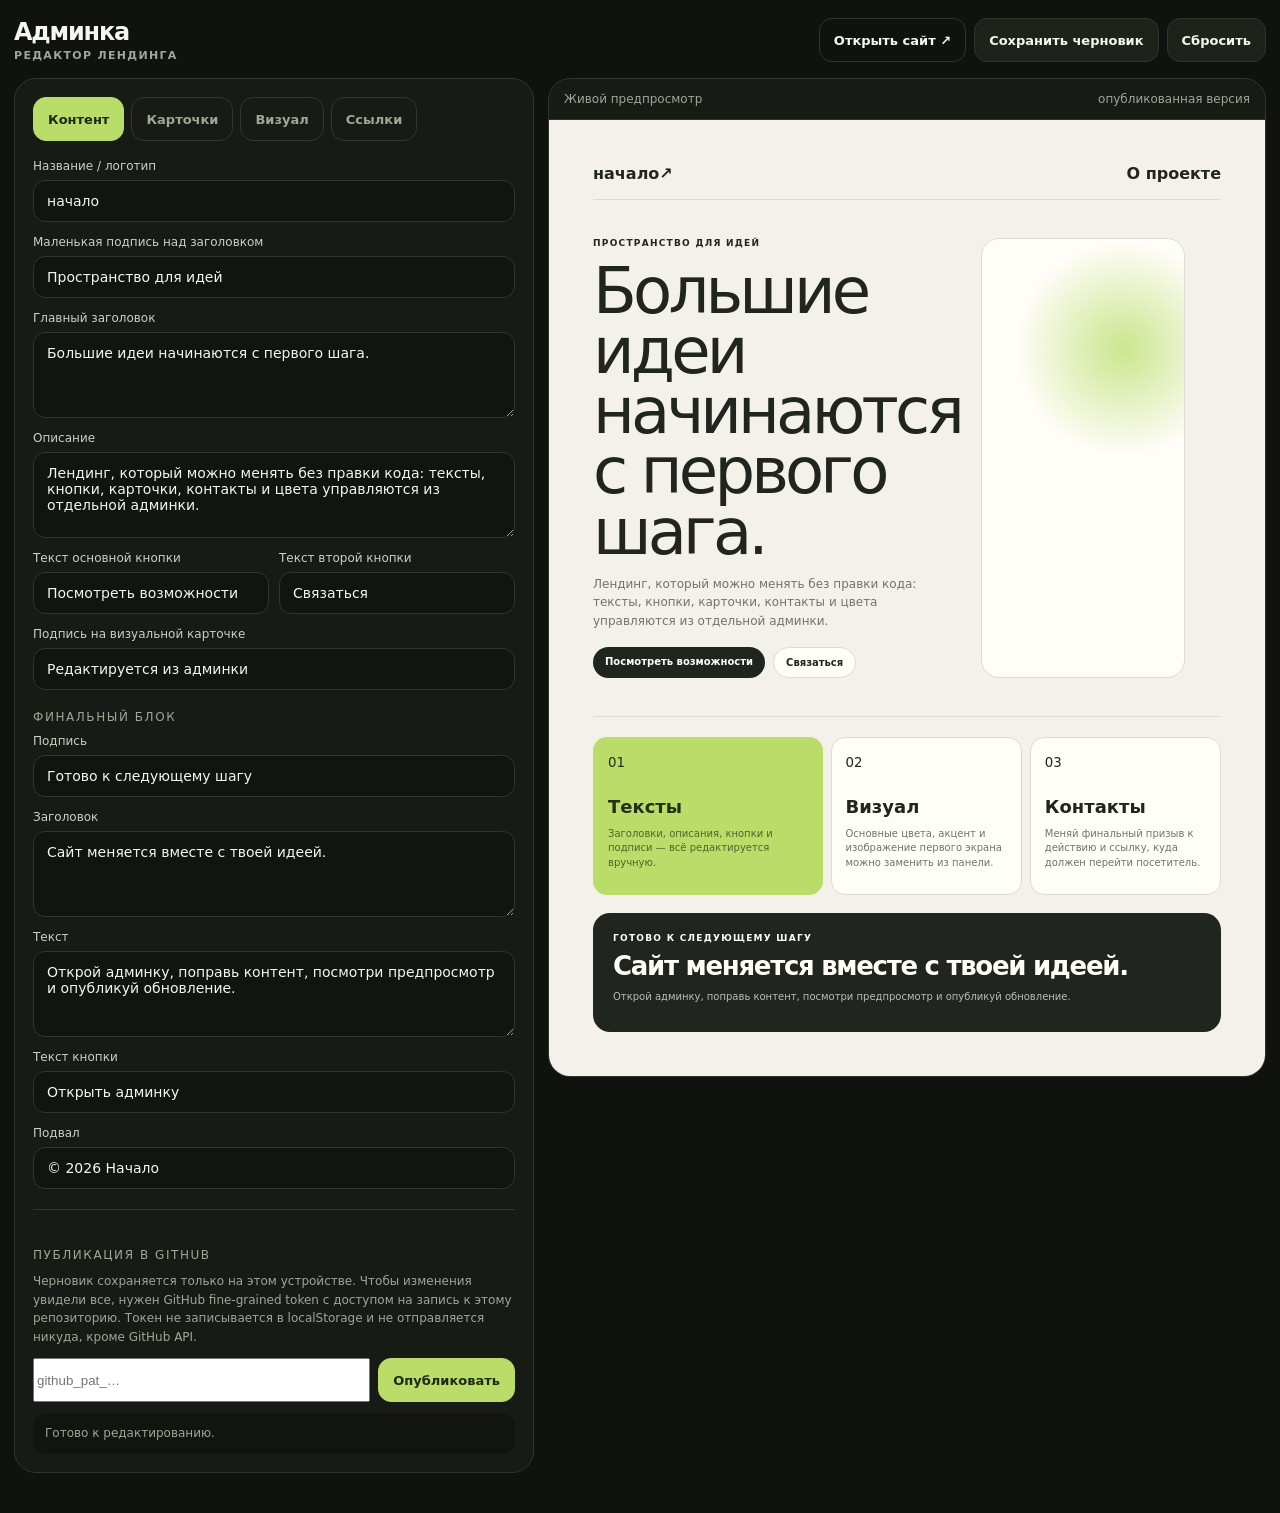
==== admin.html @ 241c6337 "Add landing admin editor" ====
<!doctype html>
<html lang="ru">
<head>
<meta charset="utf-8">
<meta name="viewport" content="width=device-width,initial-scale=1">
<meta name="theme-color" content="#171914">
<title>Админка — Начало</title>
<style>
:root{--bg:#10120f;--panel:#171a15;--panel2:#1e221b;--text:#f4f6ef;--muted:#9fa797;--line:#30362c;--accent:#b9dd68;--danger:#ff9b9b}
*{box-sizing:border-box}body{margin:0;background:var(--bg);color:var(--text);font-family:Inter,ui-sans-serif,system-ui,-apple-system,BlinkMacSystemFont,"Segoe UI",sans-serif}.shell{width:min(1420px,calc(100% - 28px));margin:auto;padding:18px 0 40px}
header{display:flex;justify-content:space-between;gap:18px;align-items:center;margin-bottom:16px}.brand{font-size:24px;font-weight:900;letter-spacing:-.05em}.brand small{display:block;color:var(--muted);font-size:11px;letter-spacing:.12em;text-transform:uppercase;margin-top:3px}.top-actions{display:flex;gap:8px;flex-wrap:wrap}
button,a.button{border:1px solid var(--line);background:var(--panel2);color:var(--text);border-radius:13px;min-height:44px;padding:0 14px;font:inherit;font-weight:720;font-size:13px;cursor:pointer;text-decoration:none;display:inline-flex;align-items:center;justify-content:center}.primary{background:var(--accent)!important;color:#202913!important;border-color:var(--accent)!important}.ghost{background:transparent!important}.danger{color:var(--danger)!important}
.layout{display:grid;grid-template-columns:minmax(360px,520px) minmax(0,1fr);gap:14px;align-items:start}.editor,.preview{border:1px solid var(--line);background:var(--panel);border-radius:22px;overflow:hidden}.editor{padding:18px}.preview{position:sticky;top:14px}.preview-head{display:flex;justify-content:space-between;align-items:center;padding:13px 15px;border-bottom:1px solid var(--line);font-size:12px;color:var(--muted)}.preview-frame{background:#f4f1ea;padding:22px;min-height:760px;color:#20251f}
.tabs{display:flex;gap:7px;flex-wrap:wrap;margin-bottom:18px}.tab{background:transparent;border-color:var(--line);color:var(--muted)}.tab.active{background:var(--accent);color:#202913;border-color:var(--accent)}
.panel{display:none}.panel.active{display:block}.section-title{font-size:12px;text-transform:uppercase;letter-spacing:.13em;color:var(--muted);margin:20px 0 10px}.field{display:grid;gap:7px;margin-bottom:13px}.field label{font-size:12px;color:#cbd1c5}.field input,.field textarea{width:100%;border:1px solid var(--line);background:#11140f;color:var(--text);border-radius:12px;padding:12px 13px;font:inherit;font-size:14px;outline:none}.field textarea{min-height:86px;resize:vertical}.field input:focus,.field textarea:focus{border-color:var(--accent)}.row{display:grid;grid-template-columns:1fr 1fr;gap:10px}.color-row{display:grid;grid-template-columns:repeat(2,1fr);gap:10px}.color-field{display:flex;align-items:center;gap:10px;border:1px solid var(--line);padding:9px 10px;border-radius:12px;background:#11140f}.color-field input{width:38px;height:38px;border:0;background:transparent;padding:0}.color-field span{font-size:12px;color:#cbd1c5}
.card-editor{border:1px solid var(--line);border-radius:15px;padding:12px;margin-bottom:10px;background:#131611}.card-editor strong{font-size:12px;color:var(--muted);display:block;margin-bottom:10px}
.publish{margin-top:20px;border-top:1px solid var(--line);padding-top:18px}.notice{font-size:12px;color:var(--muted);line-height:1.55;margin:0 0 12px}.token{display:flex;gap:8px}.token input{flex:1;min-width:0}.status{margin-top:12px;padding:11px 12px;border-radius:12px;background:#11140f;color:var(--muted);font-size:12px;line-height:1.45}.status.ok{color:#cfeaa0}.status.err{color:#ffb3b3}
.p-site{--pbg:#f4f1ea;--psurface:#fffdf8;--ptext:#20251f;--pmuted:#6f746b;--paccent:#b9dd68;--paccentText:#243016;--pline:#d9ddd3;background:var(--pbg);color:var(--ptext);border-radius:18px;padding:22px;min-height:710px;overflow:hidden}.p-nav{display:flex;justify-content:space-between;border-bottom:1px solid var(--pline);padding-bottom:16px;font-weight:850}.p-hero{display:grid;grid-template-columns:1.15fr .85fr;gap:20px;padding:38px 0}.p-eyebrow{font-size:9px;text-transform:uppercase;letter-spacing:.14em;font-weight:800}.p-title{font-size:clamp(38px,5vw,72px);line-height:.94;letter-spacing:-.06em;margin:13px 0}.p-sub{color:var(--pmuted);line-height:1.55;font-size:12px;max-width:520px}.p-buttons{display:flex;gap:8px;margin-top:16px}.p-btn{padding:9px 12px;border-radius:999px;background:var(--ptext);color:var(--psurface);font-size:10px;font-weight:750}.p-btn.alt{background:var(--psurface);color:var(--ptext);border:1px solid var(--pline)}.p-visual{min-height:240px;border-radius:18px;background:radial-gradient(circle at 70% 25%,color-mix(in srgb,var(--paccent) 75%,white),transparent 30%),var(--psurface);border:1px solid var(--pline);position:relative;overflow:hidden}.p-visual img{width:100%;height:100%;object-fit:cover;position:absolute;inset:0}.p-cards{display:grid;grid-template-columns:1.2fr 1fr 1fr;gap:8px;border-top:1px solid var(--pline);padding-top:20px}.p-card{background:var(--psurface);border:1px solid var(--pline);border-radius:14px;padding:14px;min-height:150px}.p-card:first-child{background:var(--paccent);color:var(--paccentText);border-color:transparent}.p-card h3{font-size:18px;margin:25px 0 7px}.p-card p{font-size:10px;line-height:1.45;color:var(--pmuted)}.p-card:first-child p{color:color-mix(in srgb,var(--paccentText) 70%,transparent)}.p-contact{margin-top:18px;background:var(--ptext);color:var(--psurface);border-radius:17px;padding:20px}.p-contact h3{font-size:26px;letter-spacing:-.05em;margin:8px 0}.p-contact p{font-size:10px;color:color-mix(in srgb,var(--psurface) 70%,transparent)}
@media(max-width:960px){.layout{grid-template-columns:1fr}.preview{position:static}.preview-frame{min-height:0}.p-site{min-height:0}.p-hero{grid-template-columns:1fr}.p-cards{grid-template-columns:1fr}.row,.color-row{grid-template-columns:1fr}}@media(max-width:520px){.shell{width:min(100% - 16px,1420px)}header{align-items:flex-start;flex-direction:column}.top-actions{width:100%}.top-actions>*{flex:1}.editor{padding:14px}.preview-frame{padding:10px}.token{flex-direction:column}}
</style>
</head>
<body>
<div class="shell">
<header><div class="brand">Админка<small>редактор лендинга</small></div><div class="top-actions"><a class="button ghost" href="/" target="_blank">Открыть сайт ↗</a><button id="saveDraft">Сохранить черновик</button><button id="resetPublished">Сбросить</button></div></header>
<div class="layout">
<section class="editor">
  <div class="tabs"><button class="tab active" data-tab="content">Контент</button><button class="tab" data-tab="cards">Карточки</button><button class="tab" data-tab="style">Визуал</button><button class="tab" data-tab="links">Ссылки</button></div>

  <div class="panel active" data-panel="content">
    <div class="field"><label>Название / логотип</label><input data-path="brand"></div>
    <div class="field"><label>Маленькая подпись над заголовком</label><input data-path="eyebrow"></div>
    <div class="field"><label>Главный заголовок</label><textarea data-path="title"></textarea></div>
    <div class="field"><label>Описание</label><textarea data-path="subtitle"></textarea></div>
    <div class="row"><div class="field"><label>Текст основной кнопки</label><input data-path="primaryButtonText"></div><div class="field"><label>Текст второй кнопки</label><input data-path="secondaryButtonText"></div></div>
    <div class="field"><label>Подпись на визуальной карточке</label><input data-path="heroBadge"></div>
    <div class="section-title">Финальный блок</div>
    <div class="field"><label>Подпись</label><input data-path="contactEyebrow"></div>
    <div class="field"><label>Заголовок</label><textarea data-path="contactTitle"></textarea></div>
    <div class="field"><label>Текст</label><textarea data-path="contactText"></textarea></div>
    <div class="field"><label>Текст кнопки</label><input data-path="contactButtonText"></div>
    <div class="field"><label>Подвал</label><input data-path="footerText"></div>
  </div>

  <div class="panel" data-panel="cards">
    <div class="field"><label>Заголовок секции</label><input data-path="featuresTitle"></div>
    <div class="field"><label>Подпись секции</label><input data-path="featuresSubtitle"></div>
    <div id="featureEditors"></div>
    <div class="section-title">Цифры</div>
    <div id="statEditors"></div>
  </div>

  <div class="panel" data-panel="style">
    <div class="field"><label>URL изображения первого экрана</label><input data-path="heroImage" placeholder="https://..."></div>
    <p class="notice">Если оставить поле пустым, будет абстрактная цветная композиция.</p>
    <div class="color-row" id="colors"></div>
  </div>

  <div class="panel" data-panel="links">
    <div class="field"><label>Пункт меню</label><input data-path="navLabel"></div>
    <div class="field"><label>Ссылка основной кнопки</label><input data-path="primaryButtonUrl"></div>
    <div class="field"><label>Ссылка второй кнопки</label><input data-path="secondaryButtonUrl"></div>
    <div class="field"><label>Ссылка финальной кнопки</label><input data-path="contactButtonUrl"></div>
  </div>

  <div class="publish">
    <div class="section-title">Публикация в GitHub</div>
    <p class="notice">Черновик сохраняется только на этом устройстве. Чтобы изменения увидели все, нужен GitHub fine-grained token с доступом на запись к этому репозиторию. Токен не записывается в localStorage и не отправляется никуда, кроме GitHub API.</p>
    <div class="token"><input id="token" type="password" autocomplete="off" placeholder="github_pat_…"><button class="primary" id="publish">Опубликовать</button></div>
    <div class="status" id="status">Готово к редактированию.</div>
  </div>
</section>

<section class="preview">
  <div class="preview-head"><span>Живой предпросмотр</span><span id="draftState">опубликованная версия</span></div>
  <div class="preview-frame"><div class="p-site" id="previewSite"></div></div>
</section>
</div>
</div>
<script>
const repo="vkutseva58-sketch/chatgpt-mini-landing-",branch="main",path="content.json";
const fallback={"brand":"начало","navLabel":"О проекте","eyebrow":"Пространство для идей","title":"Большие идеи начинаются с первого шага.","subtitle":"Лендинг, который можно менять без правки кода: тексты, кнопки, карточки, контакты и цвета управляются из отдельной админки.","primaryButtonText":"Посмотреть возможности","primaryButtonUrl":"#features","secondaryButtonText":"Связаться","secondaryButtonUrl":"#contact","heroBadge":"Редактируется из админки","heroImage":"","stats":[{"value":"01","label":"одна страница"},{"value":"100%","label":"ручное управление"},{"value":"∞","label":"вариантов текста"}],"featuresTitle":"Что можно менять","featuresSubtitle":"Без захода в код","features":[{"number":"01","title":"Тексты","text":"Заголовки, описания, кнопки и подписи — всё редактируется вручную."},{"number":"02","title":"Визуал","text":"Основные цвета, акцент и изображение первого экрана можно заменить из панели."},{"number":"03","title":"Контакты","text":"Меняй финальный призыв к действию и ссылку, куда должен перейти посетитель."}],"contactEyebrow":"Готово к следующему шагу","contactTitle":"Сайт меняется вместе с твоей идеей.","contactText":"Открой админку, поправь контент, посмотри предпросмотр и опубликуй обновление.","contactButtonText":"Открыть админку","contactButtonUrl":"/admin.html","footerText":"© 2026 Начало","colors":{"background":"#f4f1ea","surface":"#fffdf8","text":"#20251f","muted":"#6f746b","accent":"#b9dd68","accentText":"#243016","line":"#d9ddd3"}};
let published=structuredClone(fallback),state=structuredClone(fallback);
const $=s=>document.querySelector(s),$$=s=>[...document.querySelectorAll(s)];
const statusEl=$("#status"),draftState=$("#draftState");

function esc(v){return String(v??"").replace(/[&<>"']/g,m=>({"&":"&amp;","<":"&lt;",">":"&gt;",'"':"&quot;","'":"&#039;"}[m]))}
function getPath(obj,path){return path.split(".").reduce((a,k)=>a?.[k],obj)}
function setPath(obj,path,value){const keys=path.split(".");let cur=obj;keys.slice(0,-1).forEach(k=>cur=cur[k]);cur[keys.at(-1)]=value}
function setStatus(msg,type=""){statusEl.className="status"+(type?" "+type:"");statusEl.textContent=msg}
function markDraft(){draftState.textContent="есть несохранённые изменения"}

function bindSimple(){
  $$("[data-path]").forEach(el=>{
    el.value=getPath(state,el.dataset.path)??"";
    el.addEventListener("input",()=>{setPath(state,el.dataset.path,el.value);markDraft();renderPreview()});
  });
}
function renderFeatureEditors(){
  $("#featureEditors").innerHTML=state.features.map((f,i)=>`<div class="card-editor"><strong>Карточка ${i+1}</strong><div class="row"><div class="field"><label>Номер</label><input data-feature="${i}" data-key="number" value="${esc(f.number)}"></div><div class="field"><label>Заголовок</label><input data-feature="${i}" data-key="title" value="${esc(f.title)}"></div></div><div class="field"><label>Текст</label><textarea data-feature="${i}" data-key="text">${esc(f.text)}</textarea></div></div>`).join("");
  $$("[data-feature]").forEach(el=>el.addEventListener("input",()=>{state.features[+el.dataset.feature][el.dataset.key]=el.value;markDraft();renderPreview()}));
  $("#statEditors").innerHTML=state.stats.map((s,i)=>`<div class="row"><div class="field"><label>Значение ${i+1}</label><input data-stat="${i}" data-key="value" value="${esc(s.value)}"></div><div class="field"><label>Подпись</label><input data-stat="${i}" data-key="label" value="${esc(s.label)}"></div></div>`).join("");
  $$("[data-stat]").forEach(el=>el.addEventListener("input",()=>{state.stats[+el.dataset.stat][el.dataset.key]=el.value;markDraft();renderPreview()}));
}
function renderColors(){
  const labels={background:"Фон",surface:"Карточки",text:"Текст",muted:"Вторичный текст",accent:"Акцент",accentText:"Текст на акценте",line:"Линии"};
  $("#colors").innerHTML=Object.keys(labels).map(k=>`<label class="color-field"><input type="color" data-color="${k}" value="${state.colors[k]}"><span>${labels[k]}</span></label>`).join("");
  $$("[data-color]").forEach(el=>el.addEventListener("input",()=>{state.colors[el.dataset.color]=el.value;markDraft();renderPreview()}));
}
function hydrateForm(){
  $$("[data-path]").forEach(el=>el.value=getPath(state,el.dataset.path)??"");
  renderFeatureEditors();renderColors();renderPreview();
}
function renderPreview(){
  const c=state,col=c.colors;
  const root=$("#previewSite");
  root.style.setProperty("--pbg",col.background);root.style.setProperty("--psurface",col.surface);root.style.setProperty("--ptext",col.text);root.style.setProperty("--pmuted",col.muted);root.style.setProperty("--paccent",col.accent);root.style.setProperty("--paccentText",col.accentText);root.style.setProperty("--pline",col.line);
  const img=(c.heroImage||"").trim();
  root.innerHTML=`<div class="p-nav"><span>${esc(c.brand)}↗</span><span>${esc(c.navLabel)}</span></div><div class="p-hero"><div><div class="p-eyebrow">${esc(c.eyebrow)}</div><div class="p-title">${esc(c.title)}</div><div class="p-sub">${esc(c.subtitle)}</div><div class="p-buttons"><span class="p-btn">${esc(c.primaryButtonText)}</span><span class="p-btn alt">${esc(c.secondaryButtonText)}</span></div></div><div class="p-visual">${img?'<img src="'+esc(img)+'" alt="">':""}</div></div><div class="p-cards">${c.features.map(f=>'<div class="p-card"><small>'+esc(f.number)+'</small><h3>'+esc(f.title)+'</h3><p>'+esc(f.text)+'</p></div>').join("")}</div><div class="p-contact"><div class="p-eyebrow">${esc(c.contactEyebrow)}</div><h3>${esc(c.contactTitle)}</h3><p>${esc(c.contactText)}</p></div>`;
}
async function load(){
  try{const r=await fetch("./content.json?ts="+Date.now(),{cache:"no-store"});if(!r.ok)throw new Error();published=await r.json()}catch(e){published=structuredClone(fallback)}
  const draft=localStorage.getItem("landing-admin-draft");
  state=draft?JSON.parse(draft):structuredClone(published);
  bindSimple();hydrateForm();draftState.textContent=draft?"загружен локальный черновик":"опубликованная версия";
}
$$(".tab").forEach(btn=>btn.addEventListener("click",()=>{$$(".tab").forEach(x=>x.classList.remove("active"));$$(".panel").forEach(x=>x.classList.remove("active"));btn.classList.add("active");$('[data-panel="'+btn.dataset.tab+'"]').classList.add("active")}));
$("#saveDraft").addEventListener("click",()=>{localStorage.setItem("landing-admin-draft",JSON.stringify(state));draftState.textContent="черновик сохранён на устройстве";setStatus("Черновик сохранён локально.","ok")});
$("#resetPublished").addEventListener("click",()=>{localStorage.removeItem("landing-admin-draft");state=structuredClone(published);hydrateForm();draftState.textContent="опубликованная версия";setStatus("Возвращена опубликованная версия.")});
function toBase64Utf8(str){const bytes=new TextEncoder().encode(str);let bin="";const chunk=0x8000;for(let i=0;i<bytes.length;i+=chunk)bin+=String.fromCharCode(...bytes.subarray(i,i+chunk));return btoa(bin)}
$("#publish").addEventListener("click",async()=>{
  const token=$("#token").value.trim();if(!token){setStatus("Вставь GitHub token в поле выше. В чат его отправлять не нужно.","err");return}
  const btn=$("#publish");btn.disabled=true;setStatus("Публикую в GitHub…");
  try{
    const api="https://api.github.com/repos/"+repo+"/contents/"+path;
    const headers={Accept:"application/vnd.github+json",Authorization:"Bearer "+token,"X-GitHub-Api-Version":"2022-11-28"};
    const get=await fetch(api+"?ref="+encodeURIComponent(branch),{headers});if(!get.ok)throw new Error("GitHub GET: "+get.status);
    const current=await get.json();
    const body={message:"Update landing content from admin",content:toBase64Utf8(JSON.stringify(state,null,2)+"\n"),sha:current.sha,branch};
    const put=await fetch(api,{method:"PUT",headers:{...headers,"Content-Type":"application/json"},body:JSON.stringify(body)});
    const result=await put.json();if(!put.ok)throw new Error(result.message||("GitHub PUT: "+put.status));
    published=structuredClone(state);localStorage.removeItem("landing-admin-draft");draftState.textContent="опубликовано";setStatus("Готово. Commit "+result.commit.sha.slice(0,7)+". Vercel должен автоматически обновить сайт.","ok");
  }catch(e){setStatus("Не получилось опубликовать: "+e.message,"err")}finally{btn.disabled=false}
});
load();
</script>
</body>
</html>
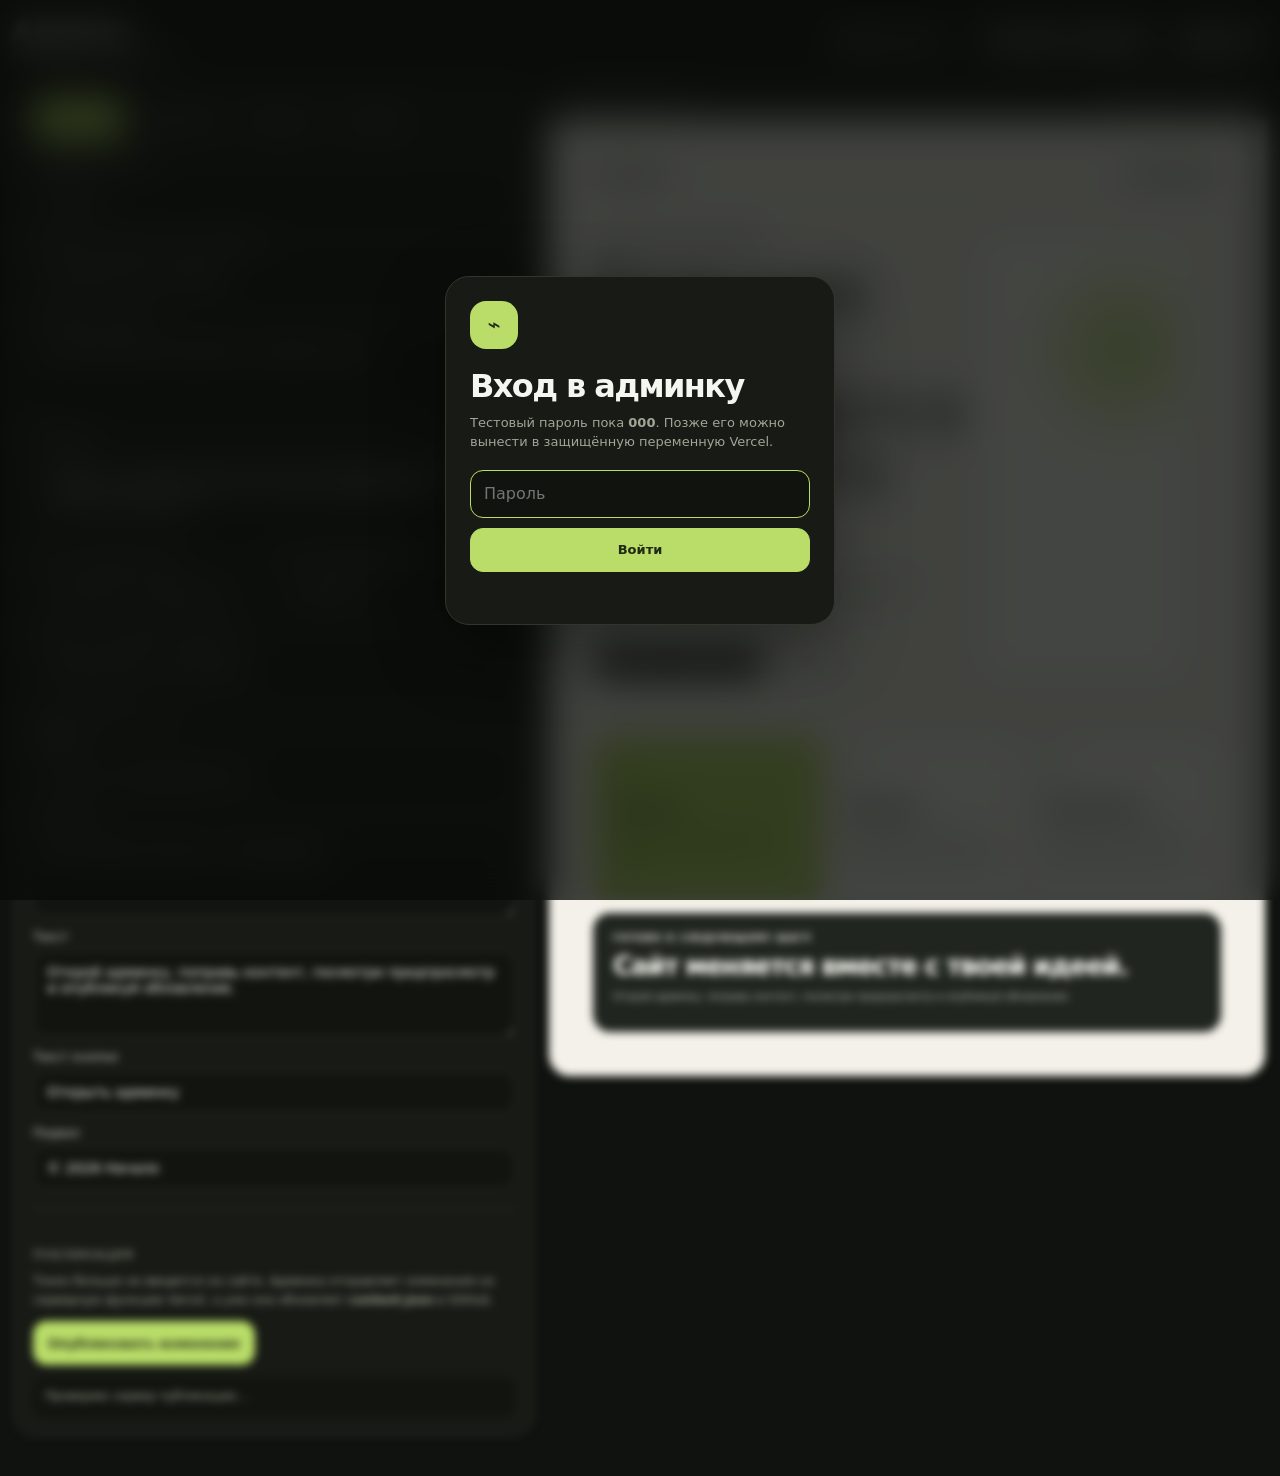
==== commit 53b147b4: "Use password-protected server-side publishing" ====
--- a/admin.html
+++ b/admin.html
@@ -16,10 +16,21 @@
 .card-editor{border:1px solid var(--line);border-radius:15px;padding:12px;margin-bottom:10px;background:#131611}.card-editor strong{font-size:12px;color:var(--muted);display:block;margin-bottom:10px}
 .publish{margin-top:20px;border-top:1px solid var(--line);padding-top:18px}.notice{font-size:12px;color:var(--muted);line-height:1.55;margin:0 0 12px}.token{display:flex;gap:8px}.token input{flex:1;min-width:0}.status{margin-top:12px;padding:11px 12px;border-radius:12px;background:#11140f;color:var(--muted);font-size:12px;line-height:1.45}.status.ok{color:#cfeaa0}.status.err{color:#ffb3b3}
 .p-site{--pbg:#f4f1ea;--psurface:#fffdf8;--ptext:#20251f;--pmuted:#6f746b;--paccent:#b9dd68;--paccentText:#243016;--pline:#d9ddd3;background:var(--pbg);color:var(--ptext);border-radius:18px;padding:22px;min-height:710px;overflow:hidden}.p-nav{display:flex;justify-content:space-between;border-bottom:1px solid var(--pline);padding-bottom:16px;font-weight:850}.p-hero{display:grid;grid-template-columns:1.15fr .85fr;gap:20px;padding:38px 0}.p-eyebrow{font-size:9px;text-transform:uppercase;letter-spacing:.14em;font-weight:800}.p-title{font-size:clamp(38px,5vw,72px);line-height:.94;letter-spacing:-.06em;margin:13px 0}.p-sub{color:var(--pmuted);line-height:1.55;font-size:12px;max-width:520px}.p-buttons{display:flex;gap:8px;margin-top:16px}.p-btn{padding:9px 12px;border-radius:999px;background:var(--ptext);color:var(--psurface);font-size:10px;font-weight:750}.p-btn.alt{background:var(--psurface);color:var(--ptext);border:1px solid var(--pline)}.p-visual{min-height:240px;border-radius:18px;background:radial-gradient(circle at 70% 25%,color-mix(in srgb,var(--paccent) 75%,white),transparent 30%),var(--psurface);border:1px solid var(--pline);position:relative;overflow:hidden}.p-visual img{width:100%;height:100%;object-fit:cover;position:absolute;inset:0}.p-cards{display:grid;grid-template-columns:1.2fr 1fr 1fr;gap:8px;border-top:1px solid var(--pline);padding-top:20px}.p-card{background:var(--psurface);border:1px solid var(--pline);border-radius:14px;padding:14px;min-height:150px}.p-card:first-child{background:var(--paccent);color:var(--paccentText);border-color:transparent}.p-card h3{font-size:18px;margin:25px 0 7px}.p-card p{font-size:10px;line-height:1.45;color:var(--pmuted)}.p-card:first-child p{color:color-mix(in srgb,var(--paccentText) 70%,transparent)}.p-contact{margin-top:18px;background:var(--ptext);color:var(--psurface);border-radius:17px;padding:20px}.p-contact h3{font-size:26px;letter-spacing:-.05em;margin:8px 0}.p-contact p{font-size:10px;color:color-mix(in srgb,var(--psurface) 70%,transparent)}
+.login-gate{position:fixed;inset:0;z-index:999;display:grid;place-items:center;padding:20px;background:rgba(9,11,8,.76);backdrop-filter:blur(18px)}.login-gate.hidden{display:none}.login-card{width:min(390px,100%);border:1px solid var(--line);background:#171a15;border-radius:24px;padding:24px;box-shadow:0 24px 70px rgba(0,0,0,.34)}.login-card .lock{width:48px;height:48px;border-radius:16px;display:grid;place-items:center;background:var(--accent);color:#202913;font-size:22px;margin-bottom:18px}.login-card h1{font-size:32px;letter-spacing:-.05em;margin:0 0 8px}.login-card p{color:var(--muted);font-size:13px;line-height:1.5;margin:0 0 18px}.login-card input{width:100%;min-height:48px;border:1px solid var(--line);background:#10130e;color:var(--text);border-radius:13px;padding:0 13px;font:inherit;font-size:16px;outline:none}.login-card input:focus{border-color:var(--accent)}.login-actions{display:flex;gap:8px;margin-top:10px}.login-actions button{flex:1}.login-error{min-height:18px;margin-top:10px;font-size:12px;color:var(--danger)}.admin-locked .shell{filter:blur(4px);pointer-events:none;user-select:none}
 @media(max-width:960px){.layout{grid-template-columns:1fr}.preview{position:static}.preview-frame{min-height:0}.p-site{min-height:0}.p-hero{grid-template-columns:1fr}.p-cards{grid-template-columns:1fr}.row,.color-row{grid-template-columns:1fr}}@media(max-width:520px){.shell{width:min(100% - 16px,1420px)}header{align-items:flex-start;flex-direction:column}.top-actions{width:100%}.top-actions>*{flex:1}.editor{padding:14px}.preview-frame{padding:10px}.token{flex-direction:column}}
 </style>
 </head>
-<body>
+<body class="admin-locked">
+<div class="login-gate" id="loginGate">
+  <form class="login-card" id="loginForm">
+    <div class="lock">⌁</div>
+    <h1>Вход в админку</h1>
+    <p>Тестовый пароль пока <b>000</b>. Позже его можно вынести в защищённую переменную Vercel.</p>
+    <input id="adminPassword" type="password" inputmode="numeric" autocomplete="current-password" placeholder="Пароль" aria-label="Пароль">
+    <div class="login-actions"><button class="primary" type="submit">Войти</button></div>
+    <div class="login-error" id="loginError"></div>
+  </form>
+</div>
 <div class="shell">
 <header><div class="brand">Админка<small>редактор лендинга</small></div><div class="top-actions"><a class="button ghost" href="/" target="_blank">Открыть сайт ↗</a><button id="saveDraft">Сохранить черновик</button><button id="resetPublished">Сбросить</button></div></header>
 <div class="layout">
@@ -63,10 +74,10 @@
   </div>
 
   <div class="publish">
-    <div class="section-title">Публикация в GitHub</div>
-    <p class="notice">Черновик сохраняется только на этом устройстве. Чтобы изменения увидели все, нужен GitHub fine-grained token с доступом на запись к этому репозиторию. Токен не записывается в localStorage и не отправляется никуда, кроме GitHub API.</p>
-    <div class="token"><input id="token" type="password" autocomplete="off" placeholder="github_pat_…"><button class="primary" id="publish">Опубликовать</button></div>
-    <div class="status" id="status">Готово к редактированию.</div>
+    <div class="section-title">Публикация</div>
+    <p class="notice">Токен больше не вводится на сайте. Админка отправляет изменения на серверную функцию Vercel, а уже она обновляет <b>content.json</b> в GitHub.</p>
+    <button class="primary" id="publish">Опубликовать изменения</button>
+    <div class="status" id="status">Проверяю сервер публикации…</div>
   </div>
 </section>
 
@@ -77,7 +88,7 @@
 </div>
 </div>
 <script>
-const repo="vkutseva58-sketch/chatgpt-mini-landing-",branch="main",path="content.json";
+const TEST_PASSWORD="000"; let currentPassword="";
 const fallback={"brand":"начало","navLabel":"О проекте","eyebrow":"Пространство для идей","title":"Большие идеи начинаются с первого шага.","subtitle":"Лендинг, который можно менять без правки кода: тексты, кнопки, карточки, контакты и цвета управляются из отдельной админки.","primaryButtonText":"Посмотреть возможности","primaryButtonUrl":"#features","secondaryButtonText":"Связаться","secondaryButtonUrl":"#contact","heroBadge":"Редактируется из админки","heroImage":"","stats":[{"value":"01","label":"одна страница"},{"value":"100%","label":"ручное управление"},{"value":"∞","label":"вариантов текста"}],"featuresTitle":"Что можно менять","featuresSubtitle":"Без захода в код","features":[{"number":"01","title":"Тексты","text":"Заголовки, описания, кнопки и подписи — всё редактируется вручную."},{"number":"02","title":"Визуал","text":"Основные цвета, акцент и изображение первого экрана можно заменить из панели."},{"number":"03","title":"Контакты","text":"Меняй финальный призыв к действию и ссылку, куда должен перейти посетитель."}],"contactEyebrow":"Готово к следующему шагу","contactTitle":"Сайт меняется вместе с твоей идеей.","contactText":"Открой админку, поправь контент, посмотри предпросмотр и опубликуй обновление.","contactButtonText":"Открыть админку","contactButtonUrl":"/admin.html","footerText":"© 2026 Начало","colors":{"background":"#f4f1ea","surface":"#fffdf8","text":"#20251f","muted":"#6f746b","accent":"#b9dd68","accentText":"#243016","line":"#d9ddd3"}};
 let published=structuredClone(fallback),state=structuredClone(fallback);
 const $=s=>document.querySelector(s),$$=s=>[...document.querySelectorAll(s)];
@@ -126,21 +137,65 @@
 $$(".tab").forEach(btn=>btn.addEventListener("click",()=>{$$(".tab").forEach(x=>x.classList.remove("active"));$$(".panel").forEach(x=>x.classList.remove("active"));btn.classList.add("active");$('[data-panel="'+btn.dataset.tab+'"]').classList.add("active")}));
 $("#saveDraft").addEventListener("click",()=>{localStorage.setItem("landing-admin-draft",JSON.stringify(state));draftState.textContent="черновик сохранён на устройстве";setStatus("Черновик сохранён локально.","ok")});
 $("#resetPublished").addEventListener("click",()=>{localStorage.removeItem("landing-admin-draft");state=structuredClone(published);hydrateForm();draftState.textContent="опубликованная версия";setStatus("Возвращена опубликованная версия.")});
-function toBase64Utf8(str){const bytes=new TextEncoder().encode(str);let bin="";const chunk=0x8000;for(let i=0;i<bytes.length;i+=chunk)bin+=String.fromCharCode(...bytes.subarray(i,i+chunk));return btoa(bin)}
+async function checkPublisher(){
+  try{
+    const r=await fetch("/api/publish",{cache:"no-store"});
+    const info=await r.json();
+    if(info.configured){
+      setStatus("Сервер публикации готов. Можно менять контент и нажимать «Опубликовать».","ok");
+    }else{
+      setStatus("Админка готова, но на Vercel нужно один раз добавить секрет GITHUB_TOKEN.","err");
+    }
+  }catch(e){
+    setStatus("Сервер публикации пока недоступен: "+e.message,"err");
+  }
+}
+
 $("#publish").addEventListener("click",async()=>{
-  const token=$("#token").value.trim();if(!token){setStatus("Вставь GitHub token в поле выше. В чат его отправлять не нужно.","err");return}
-  const btn=$("#publish");btn.disabled=true;setStatus("Публикую в GitHub…");
+  if(!currentPassword){setStatus("Сначала войди в админку.","err");return}
+  const btn=$("#publish");btn.disabled=true;setStatus("Публикую изменения…");
   try{
-    const api="https://api.github.com/repos/"+repo+"/contents/"+path;
-    const headers={Accept:"application/vnd.github+json",Authorization:"Bearer "+token,"X-GitHub-Api-Version":"2022-11-28"};
-    const get=await fetch(api+"?ref="+encodeURIComponent(branch),{headers});if(!get.ok)throw new Error("GitHub GET: "+get.status);
-    const current=await get.json();
-    const body={message:"Update landing content from admin",content:toBase64Utf8(JSON.stringify(state,null,2)+"\n"),sha:current.sha,branch};
-    const put=await fetch(api,{method:"PUT",headers:{...headers,"Content-Type":"application/json"},body:JSON.stringify(body)});
-    const result=await put.json();if(!put.ok)throw new Error(result.message||("GitHub PUT: "+put.status));
-    published=structuredClone(state);localStorage.removeItem("landing-admin-draft");draftState.textContent="опубликовано";setStatus("Готово. Commit "+result.commit.sha.slice(0,7)+". Vercel должен автоматически обновить сайт.","ok");
-  }catch(e){setStatus("Не получилось опубликовать: "+e.message,"err")}finally{btn.disabled=false}
+    const r=await fetch("/api/publish",{
+      method:"POST",
+      headers:{"Content-Type":"application/json"},
+      body:JSON.stringify({password:currentPassword,content:state})
+    });
+    const result=await r.json();
+    if(!r.ok)throw new Error(result.error||("Ошибка "+r.status));
+    published=structuredClone(state);
+    localStorage.removeItem("landing-admin-draft");
+    draftState.textContent="опубликовано";
+    setStatus("Готово. Commit "+(result.commit?result.commit.slice(0,7):"создан")+". Vercel автоматически обновит лендинг.","ok");
+  }catch(e){
+    setStatus("Не получилось опубликовать: "+e.message,"err");
+  }finally{btn.disabled=false}
 });
+
+const loginGate=$("#loginGate"),loginForm=$("#loginForm"),adminPassword=$("#adminPassword"),loginError=$("#loginError");
+loginForm.addEventListener("submit",e=>{
+  e.preventDefault();
+  const value=adminPassword.value.trim();
+  if(value!==TEST_PASSWORD){
+    loginError.textContent="Неверный пароль";
+    adminPassword.select();
+    return;
+  }
+  currentPassword=value;
+  loginError.textContent="";
+  loginGate.classList.add("hidden");
+  document.body.classList.remove("admin-locked");
+  sessionStorage.setItem("landing-admin-unlocked","1");
+  checkPublisher();
+});
+if(sessionStorage.getItem("landing-admin-unlocked")==="1"){
+  currentPassword=TEST_PASSWORD;
+  loginGate.classList.add("hidden");
+  document.body.classList.remove("admin-locked");
+  checkPublisher();
+}else{
+  setTimeout(()=>adminPassword.focus(),80);
+}
+
 load();
 </script>
 </body>
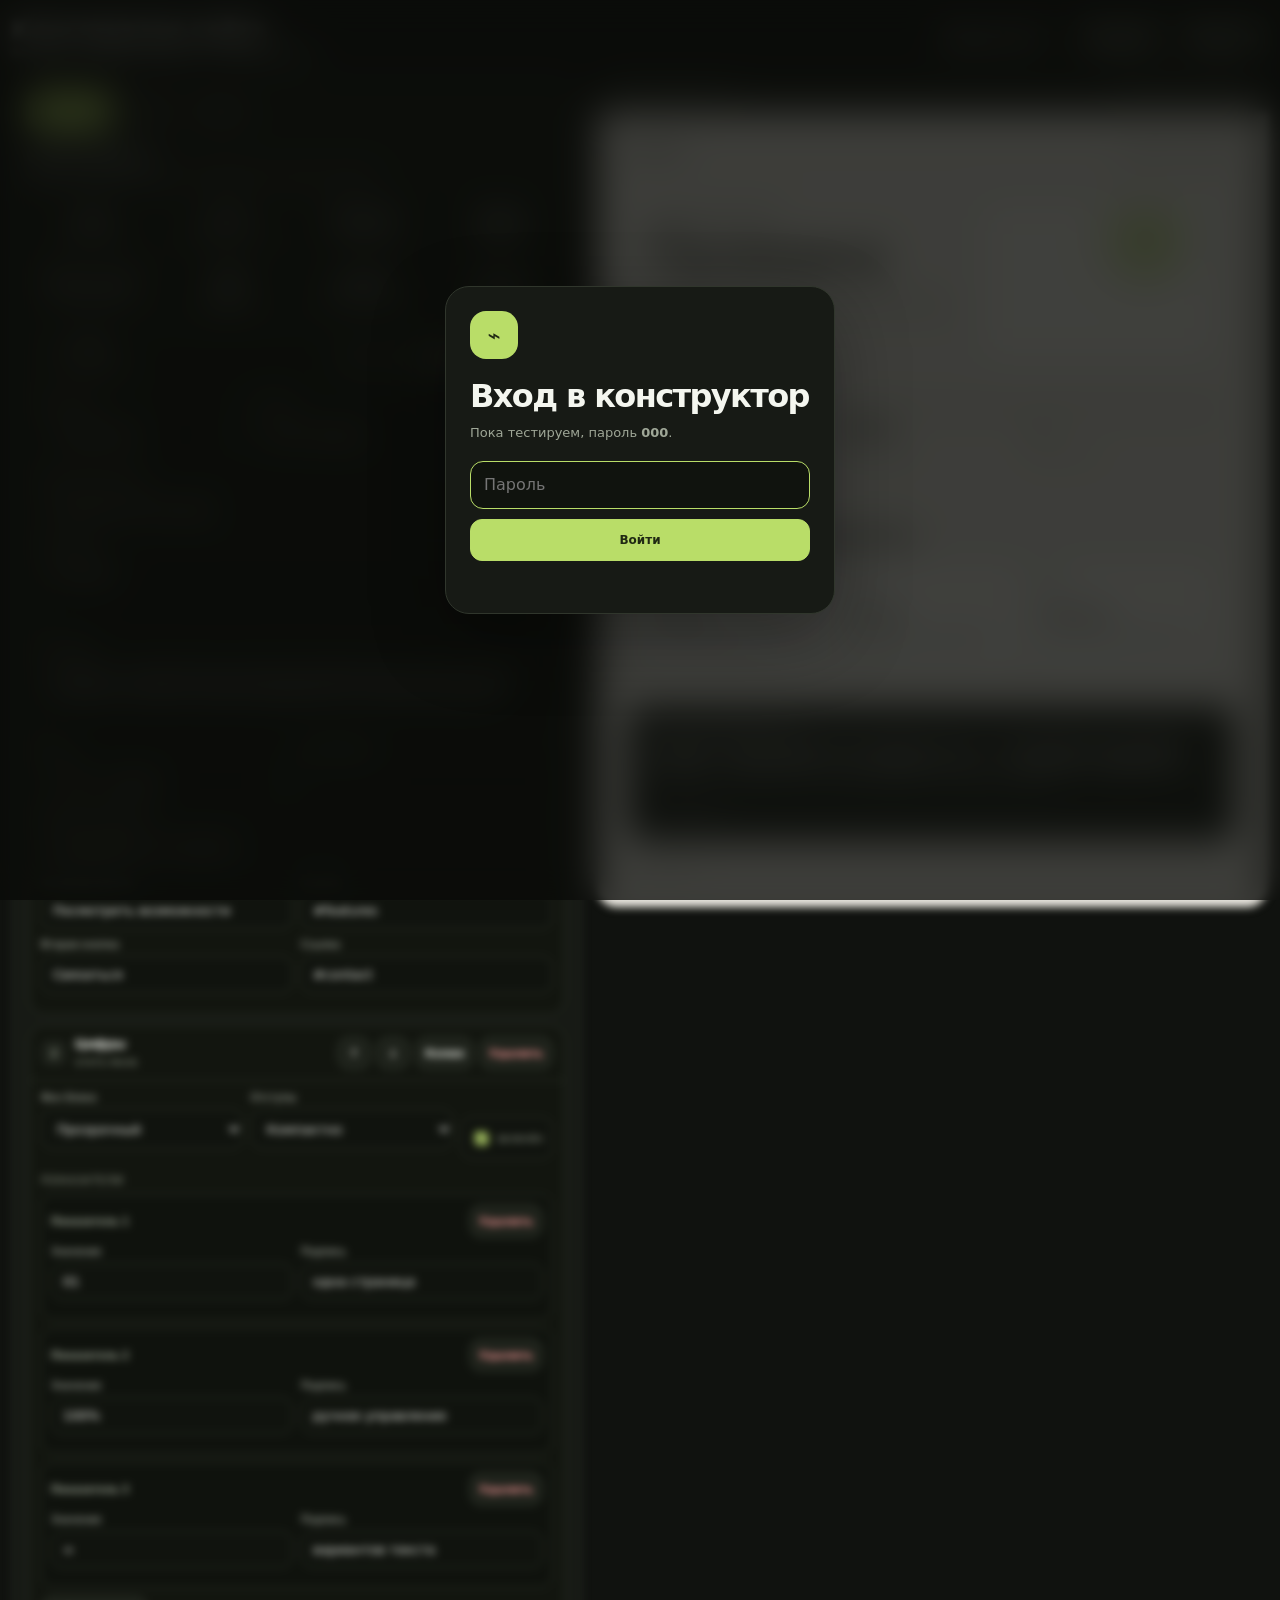
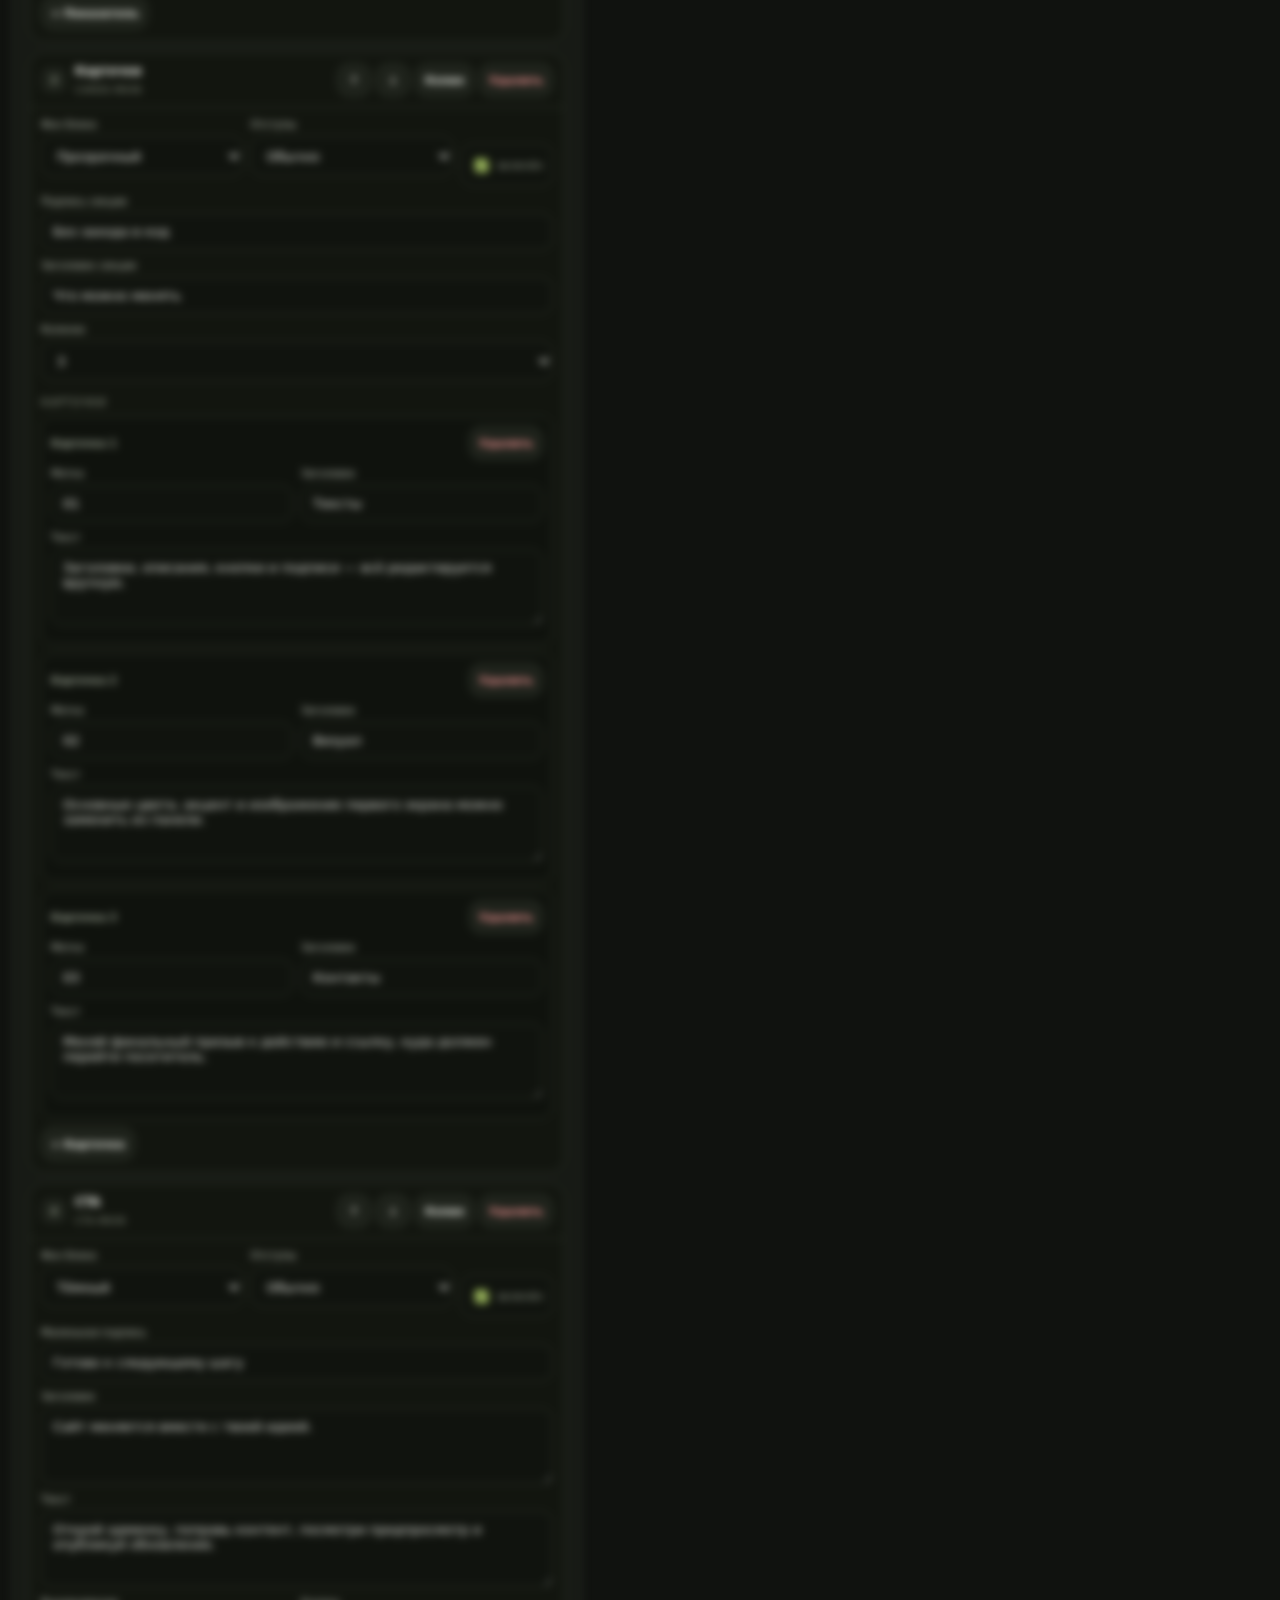
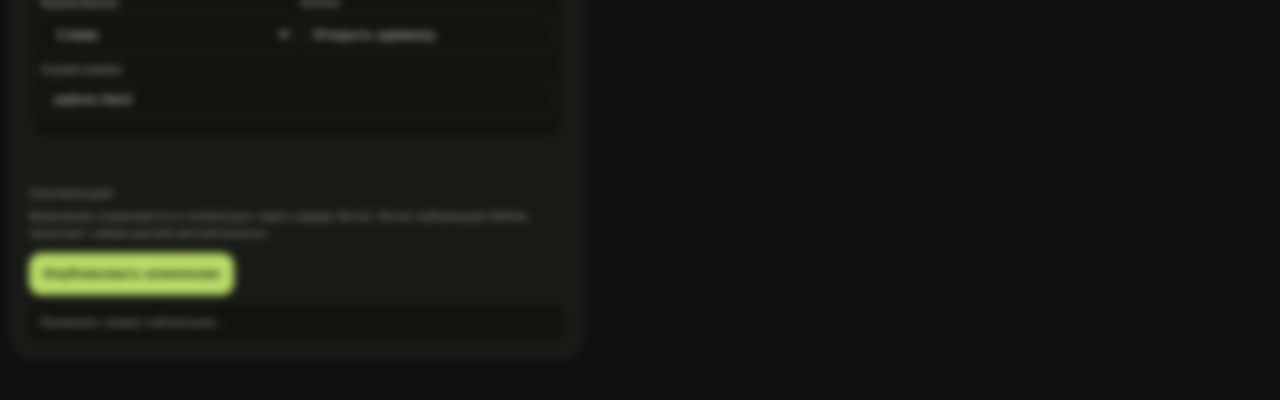
==== commit 6060107a: "Turn admin into modular landing page builder" ====
--- a/admin.html
+++ b/admin.html
@@ -3,79 +3,92 @@
 <head>
 <meta charset="utf-8">
 <meta name="viewport" content="width=device-width,initial-scale=1">
-<meta name="theme-color" content="#171914">
-<title>Админка — Начало</title>
+<meta name="theme-color" content="#11130f">
+<title>Конструктор сайта</title>
 <style>
 :root{--bg:#10120f;--panel:#171a15;--panel2:#1e221b;--text:#f4f6ef;--muted:#9fa797;--line:#30362c;--accent:#b9dd68;--danger:#ff9b9b}
-*{box-sizing:border-box}body{margin:0;background:var(--bg);color:var(--text);font-family:Inter,ui-sans-serif,system-ui,-apple-system,BlinkMacSystemFont,"Segoe UI",sans-serif}.shell{width:min(1420px,calc(100% - 28px));margin:auto;padding:18px 0 40px}
-header{display:flex;justify-content:space-between;gap:18px;align-items:center;margin-bottom:16px}.brand{font-size:24px;font-weight:900;letter-spacing:-.05em}.brand small{display:block;color:var(--muted);font-size:11px;letter-spacing:.12em;text-transform:uppercase;margin-top:3px}.top-actions{display:flex;gap:8px;flex-wrap:wrap}
-button,a.button{border:1px solid var(--line);background:var(--panel2);color:var(--text);border-radius:13px;min-height:44px;padding:0 14px;font:inherit;font-weight:720;font-size:13px;cursor:pointer;text-decoration:none;display:inline-flex;align-items:center;justify-content:center}.primary{background:var(--accent)!important;color:#202913!important;border-color:var(--accent)!important}.ghost{background:transparent!important}.danger{color:var(--danger)!important}
-.layout{display:grid;grid-template-columns:minmax(360px,520px) minmax(0,1fr);gap:14px;align-items:start}.editor,.preview{border:1px solid var(--line);background:var(--panel);border-radius:22px;overflow:hidden}.editor{padding:18px}.preview{position:sticky;top:14px}.preview-head{display:flex;justify-content:space-between;align-items:center;padding:13px 15px;border-bottom:1px solid var(--line);font-size:12px;color:var(--muted)}.preview-frame{background:#f4f1ea;padding:22px;min-height:760px;color:#20251f}
-.tabs{display:flex;gap:7px;flex-wrap:wrap;margin-bottom:18px}.tab{background:transparent;border-color:var(--line);color:var(--muted)}.tab.active{background:var(--accent);color:#202913;border-color:var(--accent)}
-.panel{display:none}.panel.active{display:block}.section-title{font-size:12px;text-transform:uppercase;letter-spacing:.13em;color:var(--muted);margin:20px 0 10px}.field{display:grid;gap:7px;margin-bottom:13px}.field label{font-size:12px;color:#cbd1c5}.field input,.field textarea{width:100%;border:1px solid var(--line);background:#11140f;color:var(--text);border-radius:12px;padding:12px 13px;font:inherit;font-size:14px;outline:none}.field textarea{min-height:86px;resize:vertical}.field input:focus,.field textarea:focus{border-color:var(--accent)}.row{display:grid;grid-template-columns:1fr 1fr;gap:10px}.color-row{display:grid;grid-template-columns:repeat(2,1fr);gap:10px}.color-field{display:flex;align-items:center;gap:10px;border:1px solid var(--line);padding:9px 10px;border-radius:12px;background:#11140f}.color-field input{width:38px;height:38px;border:0;background:transparent;padding:0}.color-field span{font-size:12px;color:#cbd1c5}
-.card-editor{border:1px solid var(--line);border-radius:15px;padding:12px;margin-bottom:10px;background:#131611}.card-editor strong{font-size:12px;color:var(--muted);display:block;margin-bottom:10px}
-.publish{margin-top:20px;border-top:1px solid var(--line);padding-top:18px}.notice{font-size:12px;color:var(--muted);line-height:1.55;margin:0 0 12px}.token{display:flex;gap:8px}.token input{flex:1;min-width:0}.status{margin-top:12px;padding:11px 12px;border-radius:12px;background:#11140f;color:var(--muted);font-size:12px;line-height:1.45}.status.ok{color:#cfeaa0}.status.err{color:#ffb3b3}
-.p-site{--pbg:#f4f1ea;--psurface:#fffdf8;--ptext:#20251f;--pmuted:#6f746b;--paccent:#b9dd68;--paccentText:#243016;--pline:#d9ddd3;background:var(--pbg);color:var(--ptext);border-radius:18px;padding:22px;min-height:710px;overflow:hidden}.p-nav{display:flex;justify-content:space-between;border-bottom:1px solid var(--pline);padding-bottom:16px;font-weight:850}.p-hero{display:grid;grid-template-columns:1.15fr .85fr;gap:20px;padding:38px 0}.p-eyebrow{font-size:9px;text-transform:uppercase;letter-spacing:.14em;font-weight:800}.p-title{font-size:clamp(38px,5vw,72px);line-height:.94;letter-spacing:-.06em;margin:13px 0}.p-sub{color:var(--pmuted);line-height:1.55;font-size:12px;max-width:520px}.p-buttons{display:flex;gap:8px;margin-top:16px}.p-btn{padding:9px 12px;border-radius:999px;background:var(--ptext);color:var(--psurface);font-size:10px;font-weight:750}.p-btn.alt{background:var(--psurface);color:var(--ptext);border:1px solid var(--pline)}.p-visual{min-height:240px;border-radius:18px;background:radial-gradient(circle at 70% 25%,color-mix(in srgb,var(--paccent) 75%,white),transparent 30%),var(--psurface);border:1px solid var(--pline);position:relative;overflow:hidden}.p-visual img{width:100%;height:100%;object-fit:cover;position:absolute;inset:0}.p-cards{display:grid;grid-template-columns:1.2fr 1fr 1fr;gap:8px;border-top:1px solid var(--pline);padding-top:20px}.p-card{background:var(--psurface);border:1px solid var(--pline);border-radius:14px;padding:14px;min-height:150px}.p-card:first-child{background:var(--paccent);color:var(--paccentText);border-color:transparent}.p-card h3{font-size:18px;margin:25px 0 7px}.p-card p{font-size:10px;line-height:1.45;color:var(--pmuted)}.p-card:first-child p{color:color-mix(in srgb,var(--paccentText) 70%,transparent)}.p-contact{margin-top:18px;background:var(--ptext);color:var(--psurface);border-radius:17px;padding:20px}.p-contact h3{font-size:26px;letter-spacing:-.05em;margin:8px 0}.p-contact p{font-size:10px;color:color-mix(in srgb,var(--psurface) 70%,transparent)}
-.login-gate{position:fixed;inset:0;z-index:999;display:grid;place-items:center;padding:20px;background:rgba(9,11,8,.76);backdrop-filter:blur(18px)}.login-gate.hidden{display:none}.login-card{width:min(390px,100%);border:1px solid var(--line);background:#171a15;border-radius:24px;padding:24px;box-shadow:0 24px 70px rgba(0,0,0,.34)}.login-card .lock{width:48px;height:48px;border-radius:16px;display:grid;place-items:center;background:var(--accent);color:#202913;font-size:22px;margin-bottom:18px}.login-card h1{font-size:32px;letter-spacing:-.05em;margin:0 0 8px}.login-card p{color:var(--muted);font-size:13px;line-height:1.5;margin:0 0 18px}.login-card input{width:100%;min-height:48px;border:1px solid var(--line);background:#10130e;color:var(--text);border-radius:13px;padding:0 13px;font:inherit;font-size:16px;outline:none}.login-card input:focus{border-color:var(--accent)}.login-actions{display:flex;gap:8px;margin-top:10px}.login-actions button{flex:1}.login-error{min-height:18px;margin-top:10px;font-size:12px;color:var(--danger)}.admin-locked .shell{filter:blur(4px);pointer-events:none;user-select:none}
-@media(max-width:960px){.layout{grid-template-columns:1fr}.preview{position:static}.preview-frame{min-height:0}.p-site{min-height:0}.p-hero{grid-template-columns:1fr}.p-cards{grid-template-columns:1fr}.row,.color-row{grid-template-columns:1fr}}@media(max-width:520px){.shell{width:min(100% - 16px,1420px)}header{align-items:flex-start;flex-direction:column}.top-actions{width:100%}.top-actions>*{flex:1}.editor{padding:14px}.preview-frame{padding:10px}.token{flex-direction:column}}
+*{box-sizing:border-box}body{margin:0;background:var(--bg);color:var(--text);font-family:Inter,ui-sans-serif,system-ui,-apple-system,BlinkMacSystemFont,"Segoe UI",sans-serif}.shell{width:min(1480px,calc(100% - 24px));margin:auto;padding:16px 0 42px}
+header{display:flex;justify-content:space-between;gap:18px;align-items:center;margin-bottom:14px}.brand{font-size:25px;font-weight:900;letter-spacing:-.05em}.brand small{display:block;color:var(--muted);font-size:10px;letter-spacing:.13em;text-transform:uppercase;margin-top:3px}.top-actions{display:flex;gap:8px;flex-wrap:wrap}
+button,a.button{border:1px solid var(--line);background:var(--panel2);color:var(--text);border-radius:12px;min-height:42px;padding:0 13px;font:inherit;font-weight:730;font-size:12px;cursor:pointer;text-decoration:none;display:inline-flex;align-items:center;justify-content:center;gap:6px}.primary{background:var(--accent)!important;color:#202913!important;border-color:var(--accent)!important}.ghost{background:transparent!important}.danger{color:var(--danger)!important}.mini{min-height:34px;padding:0 9px;font-size:11px}.icon{width:34px;padding:0}
+.layout{display:grid;grid-template-columns:minmax(390px,570px) minmax(0,1fr);gap:14px;align-items:start}.editor,.preview{border:1px solid var(--line);background:var(--panel);border-radius:21px;overflow:hidden}.editor{padding:16px}.preview{position:sticky;top:12px}.preview-head{display:flex;justify-content:space-between;align-items:center;padding:12px 14px;border-bottom:1px solid var(--line);font-size:11px;color:var(--muted)}.preview-frame{background:#e9e6df;padding:14px;min-height:760px;color:#20251f}
+.tabs{display:flex;gap:7px;flex-wrap:wrap;margin-bottom:15px}.tab{background:transparent;color:var(--muted)}.tab.active{background:var(--accent);color:#202913;border-color:var(--accent)}.panel{display:none}.panel.active{display:block}
+.builder-head{display:flex;align-items:center;justify-content:space-between;gap:12px;margin:5px 0 12px}.builder-head strong{font-size:13px}.builder-head span{font-size:11px;color:var(--muted)}
+.module-palette{display:grid;grid-template-columns:repeat(4,1fr);gap:7px;margin-bottom:14px}.add-module{min-height:56px;flex-direction:column;gap:2px;background:#12150f}.add-module b{font-size:12px}.add-module span{font-size:9px;color:var(--muted);font-weight:600}
+.module-card{border:1px solid var(--line);background:#12150f;border-radius:16px;margin-bottom:10px;overflow:hidden}.module-top{display:flex;align-items:center;gap:8px;padding:10px 11px;border-bottom:1px solid var(--line)}.drag-index{width:26px;height:26px;border-radius:8px;background:var(--panel2);display:grid;place-items:center;color:var(--muted);font-size:10px;font-weight:800}.module-name{min-width:0;flex:1}.module-name b{font-size:12px;display:block}.module-name span{font-size:9px;color:var(--muted);text-transform:uppercase;letter-spacing:.1em}.module-actions{display:flex;gap:5px;flex-wrap:wrap;justify-content:flex-end}.module-body{padding:11px}
+.common-row{display:grid;grid-template-columns:1fr 1fr auto;gap:8px;align-items:end;margin-bottom:10px}.toggle{display:flex;align-items:center;gap:7px;height:42px;padding:0 9px;border:1px solid var(--line);border-radius:11px;background:#10130e;font-size:10px;color:var(--muted)}.toggle input{accent-color:var(--accent)}
+.field{display:grid;gap:6px;margin-bottom:10px}.field label{font-size:10px;color:#cbd1c5}.field input,.field textarea,.field select{width:100%;border:1px solid var(--line);background:#10130e;color:var(--text);border-radius:11px;padding:10px 11px;font:inherit;font-size:13px;outline:none}.field textarea{min-height:76px;resize:vertical}.field select{min-height:40px}.field input:focus,.field textarea:focus,.field select:focus{border-color:var(--accent)}.row{display:grid;grid-template-columns:1fr 1fr;gap:8px}.triple{display:grid;grid-template-columns:1fr 1fr 1fr;gap:8px}.section-title{font-size:10px;text-transform:uppercase;letter-spacing:.13em;color:var(--muted);margin:16px 0 8px}
+.item-editor{border:1px solid var(--line);border-radius:12px;padding:9px;margin:8px 0;background:#0f120d}.item-head{display:flex;align-items:center;justify-content:space-between;gap:8px;margin-bottom:8px}.item-head strong{font-size:10px;color:var(--muted)}
+.site-card{border:1px solid var(--line);border-radius:15px;padding:12px;background:#12150f;margin-bottom:10px}.nav-row{display:grid;grid-template-columns:1fr 1fr auto;gap:8px;align-items:end;margin-bottom:8px}
+.color-grid{display:grid;grid-template-columns:repeat(2,1fr);gap:9px}.color-field{display:flex;align-items:center;gap:10px;border:1px solid var(--line);padding:9px;border-radius:11px;background:#10130e}.color-field input{width:38px;height:38px;border:0;background:transparent;padding:0}.color-field span{font-size:11px}
+.publish{margin-top:17px;border-top:1px solid var(--line);padding-top:15px}.notice{font-size:11px;color:var(--muted);line-height:1.55;margin:0 0 11px}.status{margin-top:10px;padding:10px 11px;border-radius:11px;background:#10130e;color:var(--muted);font-size:11px;line-height:1.45}.status.ok{color:#cfeaa0}.status.err{color:#ffb3b3}
+.login-gate{position:fixed;inset:0;z-index:999;display:grid;place-items:center;padding:20px;background:rgba(9,11,8,.78);backdrop-filter:blur(18px)}.login-gate.hidden{display:none}.login-card{width:min(390px,100%);border:1px solid var(--line);background:#171a15;border-radius:24px;padding:24px;box-shadow:0 24px 70px rgba(0,0,0,.34)}.login-card .lock{width:48px;height:48px;border-radius:16px;display:grid;place-items:center;background:var(--accent);color:#202913;font-size:22px;margin-bottom:18px}.login-card h1{font-size:32px;letter-spacing:-.05em;margin:0 0 8px}.login-card p{color:var(--muted);font-size:13px;line-height:1.5;margin:0 0 18px}.login-card input{width:100%;min-height:48px;border:1px solid var(--line);background:#10130e;color:var(--text);border-radius:13px;padding:0 13px;font:inherit;font-size:16px;outline:none}.login-card input:focus{border-color:var(--accent)}.login-error{min-height:18px;margin-top:10px;font-size:12px;color:var(--danger)}.admin-locked .shell{filter:blur(4px);pointer-events:none;user-select:none}
+.pv{--pbg:#f4f1ea;--psurface:#fffdf8;--ptext:#20251f;--pmuted:#6f746b;--paccent:#b9dd68;--paccentText:#243016;--pline:#d9ddd3;background:var(--pbg);color:var(--ptext);border-radius:16px;padding:18px;min-height:710px;overflow:hidden}.pv-nav{display:flex;justify-content:space-between;gap:12px;border-bottom:1px solid var(--pline);padding-bottom:12px;font-weight:850;font-size:12px}.pv-nav-links{display:flex;gap:8px;color:var(--pmuted);font-size:9px}.pv-mod{border-radius:15px;margin-top:12px;padding:18px}.pv-tone-light{background:transparent}.pv-tone-surface{background:var(--psurface)}.pv-tone-accent{background:var(--paccent);color:var(--paccentText)}.pv-tone-dark{background:var(--ptext);color:var(--psurface)}.pv-ey{font-size:7px;text-transform:uppercase;letter-spacing:.13em;font-weight:800}.pv-title{font-size:clamp(26px,4vw,52px);line-height:.96;letter-spacing:-.055em;margin:8px 0}.pv-copy{font-size:9px;line-height:1.5;color:var(--pmuted);white-space:pre-line}.pv-tone-dark .pv-copy{color:#c9cec4}.pv-tone-accent .pv-copy{color:#485431}.pv-hero{display:grid;grid-template-columns:1.15fr .85fr;gap:12px;align-items:end}.pv-hero.center{grid-template-columns:1fr;text-align:center}.pv-visual{min-height:160px;border-radius:13px;border:1px solid var(--pline);background:radial-gradient(circle at 70% 25%,color-mix(in srgb,var(--paccent) 75%,white),transparent 30%),var(--psurface);overflow:hidden}.pv-visual img{width:100%;height:160px;object-fit:cover}.pv-buttons{display:flex;gap:6px;margin-top:10px}.pv-btn{font-size:7px;padding:7px 9px;border-radius:999px;background:var(--ptext);color:var(--psurface)}.pv-grid{display:grid;grid-template-columns:repeat(var(--cols,3),1fr);gap:7px}.pv-card{border:1px solid var(--pline);border-radius:10px;padding:10px;background:var(--psurface);color:var(--ptext);min-height:100px}.pv-card h4{font-size:12px;margin:18px 0 4px}.pv-card p{font-size:7px;line-height:1.45;color:var(--pmuted)}.pv-stats{display:grid;grid-template-columns:repeat(3,1fr);gap:7px}.pv-stat{border-top:1px solid currentColor;padding-top:8px}.pv-stat b{font-size:18px;display:block}.pv-stat span{font-size:7px;color:var(--pmuted)}.pv-split{display:grid;grid-template-columns:1fr 1fr;gap:10px;align-items:center}.pv-split.reverse .pv-visual{order:2}.pv-quote{text-align:center;font-family:Georgia,serif;font-size:24px;line-height:1.15}.pv-footer{border-top:1px solid var(--pline);margin-top:14px;padding-top:10px;color:var(--pmuted);font-size:8px}
+@media(max-width:1040px){.layout{grid-template-columns:1fr}.preview{position:static}.preview-frame{min-height:0}.module-palette{grid-template-columns:repeat(4,1fr)}}@media(max-width:620px){.shell{width:min(100% - 14px,1480px)}header{align-items:flex-start;flex-direction:column}.top-actions{width:100%}.top-actions>*{flex:1}.module-palette{grid-template-columns:repeat(2,1fr)}.common-row,.row,.triple,.color-grid,.nav-row{grid-template-columns:1fr}.module-top{align-items:flex-start}.module-actions{max-width:150px}.preview-frame{padding:7px}.pv{padding:10px}.pv-hero,.pv-split{grid-template-columns:1fr}.pv-split.reverse .pv-visual{order:0}.pv-grid,.pv-stats{grid-template-columns:1fr}}
 </style>
 </head>
 <body class="admin-locked">
 <div class="login-gate" id="loginGate">
   <form class="login-card" id="loginForm">
     <div class="lock">⌁</div>
-    <h1>Вход в админку</h1>
-    <p>Тестовый пароль пока <b>000</b>. Позже его можно вынести в защищённую переменную Vercel.</p>
-    <input id="adminPassword" type="password" inputmode="numeric" autocomplete="current-password" placeholder="Пароль" aria-label="Пароль">
-    <div class="login-actions"><button class="primary" type="submit">Войти</button></div>
+    <h1>Вход в конструктор</h1>
+    <p>Пока тестируем, пароль <b>000</b>.</p>
+    <input id="adminPassword" type="password" inputmode="numeric" autocomplete="current-password" placeholder="Пароль">
+    <button class="primary" style="width:100%;margin-top:10px" type="submit">Войти</button>
     <div class="login-error" id="loginError"></div>
   </form>
 </div>
+
 <div class="shell">
-<header><div class="brand">Админка<small>редактор лендинга</small></div><div class="top-actions"><a class="button ghost" href="/" target="_blank">Открыть сайт ↗</a><button id="saveDraft">Сохранить черновик</button><button id="resetPublished">Сбросить</button></div></header>
+<header>
+  <div class="brand">Конструктор сайта<small>модули → предпросмотр → публикация</small></div>
+  <div class="top-actions">
+    <a class="button ghost" href="/" target="_blank">Открыть сайт ↗</a>
+    <button id="saveDraft">Черновик</button>
+    <button id="resetPublished">Сбросить</button>
+  </div>
+</header>
+
 <div class="layout">
 <section class="editor">
-  <div class="tabs"><button class="tab active" data-tab="content">Контент</button><button class="tab" data-tab="cards">Карточки</button><button class="tab" data-tab="style">Визуал</button><button class="tab" data-tab="links">Ссылки</button></div>
-
-  <div class="panel active" data-panel="content">
-    <div class="field"><label>Название / логотип</label><input data-path="brand"></div>
-    <div class="field"><label>Маленькая подпись над заголовком</label><input data-path="eyebrow"></div>
-    <div class="field"><label>Главный заголовок</label><textarea data-path="title"></textarea></div>
-    <div class="field"><label>Описание</label><textarea data-path="subtitle"></textarea></div>
-    <div class="row"><div class="field"><label>Текст основной кнопки</label><input data-path="primaryButtonText"></div><div class="field"><label>Текст второй кнопки</label><input data-path="secondaryButtonText"></div></div>
-    <div class="field"><label>Подпись на визуальной карточке</label><input data-path="heroBadge"></div>
-    <div class="section-title">Финальный блок</div>
-    <div class="field"><label>Подпись</label><input data-path="contactEyebrow"></div>
-    <div class="field"><label>Заголовок</label><textarea data-path="contactTitle"></textarea></div>
-    <div class="field"><label>Текст</label><textarea data-path="contactText"></textarea></div>
-    <div class="field"><label>Текст кнопки</label><input data-path="contactButtonText"></div>
-    <div class="field"><label>Подвал</label><input data-path="footerText"></div>
-  </div>
-
-  <div class="panel" data-panel="cards">
-    <div class="field"><label>Заголовок секции</label><input data-path="featuresTitle"></div>
-    <div class="field"><label>Подпись секции</label><input data-path="featuresSubtitle"></div>
-    <div id="featureEditors"></div>
-    <div class="section-title">Цифры</div>
-    <div id="statEditors"></div>
+  <div class="tabs">
+    <button class="tab active" data-tab="modules">Модули</button>
+    <button class="tab" data-tab="site">Сайт</button>
+    <button class="tab" data-tab="style">Стиль</button>
+  </div>
+
+  <div class="panel active" data-panel="modules">
+    <div class="builder-head"><div><strong>Блоки страницы</strong><br><span>Можно добавлять, удалять, дублировать и менять порядок</span></div></div>
+    <div class="module-palette">
+      <button class="add-module" data-add="hero"><b>Hero</b><span>первый экран</span></button>
+      <button class="add-module" data-add="text"><b>Текст</b><span>заголовок + текст</span></button>
+      <button class="add-module" data-add="cards"><b>Карточки</b><span>2–4 колонки</span></button>
+      <button class="add-module" data-add="stats"><b>Цифры</b><span>показатели</span></button>
+      <button class="add-module" data-add="split"><b>Фото + текст</b><span>две колонки</span></button>
+      <button class="add-module" data-add="cta"><b>CTA</b><span>призыв к действию</span></button>
+      <button class="add-module" data-add="quote"><b>Цитата</b><span>акцентная фраза</span></button>
+      <button class="add-module" data-add="spacer"><b>Отступ</b><span>воздух / линия</span></button>
+    </div>
+    <div id="modulesList"></div>
+  </div>
+
+  <div class="panel" data-panel="site">
+    <div class="site-card">
+      <div class="field"><label>Название сайта</label><input id="siteBrand"></div>
+      <div class="field"><label>Текст в подвале</label><input id="siteFooter"></div>
+    </div>
+    <div class="section-title">Меню</div>
+    <div id="navList"></div>
+    <button class="mini" id="addNav">+ Пункт меню</button>
   </div>
 
   <div class="panel" data-panel="style">
-    <div class="field"><label>URL изображения первого экрана</label><input data-path="heroImage" placeholder="https://..."></div>
-    <p class="notice">Если оставить поле пустым, будет абстрактная цветная композиция.</p>
-    <div class="color-row" id="colors"></div>
-  </div>
-
-  <div class="panel" data-panel="links">
-    <div class="field"><label>Пункт меню</label><input data-path="navLabel"></div>
-    <div class="field"><label>Ссылка основной кнопки</label><input data-path="primaryButtonUrl"></div>
-    <div class="field"><label>Ссылка второй кнопки</label><input data-path="secondaryButtonUrl"></div>
-    <div class="field"><label>Ссылка финальной кнопки</label><input data-path="contactButtonUrl"></div>
+    <p class="notice">Эти цвета применяются ко всему сайту. У каждого модуля отдельно можно выбрать светлый, карточный, акцентный или тёмный фон.</p>
+    <div class="color-grid" id="colors"></div>
   </div>
 
   <div class="publish">
     <div class="section-title">Публикация</div>
-    <p class="notice">Токен больше не вводится на сайте. Админка отправляет изменения на серверную функцию Vercel, а уже она обновляет <b>content.json</b> в GitHub.</p>
+    <p class="notice">Изменения сохраняются в content.json через сервер Vercel. После публикации GitHub запускает новый деплой автоматически.</p>
     <button class="primary" id="publish">Опубликовать изменения</button>
     <div class="status" id="status">Проверяю сервер публикации…</div>
   </div>
@@ -83,120 +96,153 @@
 
 <section class="preview">
   <div class="preview-head"><span>Живой предпросмотр</span><span id="draftState">опубликованная версия</span></div>
-  <div class="preview-frame"><div class="p-site" id="previewSite"></div></div>
+  <div class="preview-frame"><div class="pv" id="previewSite"></div></div>
 </section>
 </div>
 </div>
+
 <script>
-const TEST_PASSWORD="000"; let currentPassword="";
-const fallback={"brand":"начало","navLabel":"О проекте","eyebrow":"Пространство для идей","title":"Большие идеи начинаются с первого шага.","subtitle":"Лендинг, который можно менять без правки кода: тексты, кнопки, карточки, контакты и цвета управляются из отдельной админки.","primaryButtonText":"Посмотреть возможности","primaryButtonUrl":"#features","secondaryButtonText":"Связаться","secondaryButtonUrl":"#contact","heroBadge":"Редактируется из админки","heroImage":"","stats":[{"value":"01","label":"одна страница"},{"value":"100%","label":"ручное управление"},{"value":"∞","label":"вариантов текста"}],"featuresTitle":"Что можно менять","featuresSubtitle":"Без захода в код","features":[{"number":"01","title":"Тексты","text":"Заголовки, описания, кнопки и подписи — всё редактируется вручную."},{"number":"02","title":"Визуал","text":"Основные цвета, акцент и изображение первого экрана можно заменить из панели."},{"number":"03","title":"Контакты","text":"Меняй финальный призыв к действию и ссылку, куда должен перейти посетитель."}],"contactEyebrow":"Готово к следующему шагу","contactTitle":"Сайт меняется вместе с твоей идеей.","contactText":"Открой админку, поправь контент, посмотри предпросмотр и опубликуй обновление.","contactButtonText":"Открыть админку","contactButtonUrl":"/admin.html","footerText":"© 2026 Начало","colors":{"background":"#f4f1ea","surface":"#fffdf8","text":"#20251f","muted":"#6f746b","accent":"#b9dd68","accentText":"#243016","line":"#d9ddd3"}};
-let published=structuredClone(fallback),state=structuredClone(fallback);
-const $=s=>document.querySelector(s),$$=s=>[...document.querySelectorAll(s)];
-const statusEl=$("#status"),draftState=$("#draftState");
-
-function esc(v){return String(v??"").replace(/[&<>"']/g,m=>({"&":"&amp;","<":"&lt;",">":"&gt;",'"':"&quot;","'":"&#039;"}[m]))}
-function getPath(obj,path){return path.split(".").reduce((a,k)=>a?.[k],obj)}
-function setPath(obj,path,value){const keys=path.split(".");let cur=obj;keys.slice(0,-1).forEach(k=>cur=cur[k]);cur[keys.at(-1)]=value}
-function setStatus(msg,type=""){statusEl.className="status"+(type?" "+type:"");statusEl.textContent=msg}
-function markDraft(){draftState.textContent="есть несохранённые изменения"}
-
-function bindSimple(){
-  $$("[data-path]").forEach(el=>{
-    el.value=getPath(state,el.dataset.path)??"";
-    el.addEventListener("input",()=>{setPath(state,el.dataset.path,el.value);markDraft();renderPreview()});
-  });
-}
-function renderFeatureEditors(){
-  $("#featureEditors").innerHTML=state.features.map((f,i)=>`<div class="card-editor"><strong>Карточка ${i+1}</strong><div class="row"><div class="field"><label>Номер</label><input data-feature="${i}" data-key="number" value="${esc(f.number)}"></div><div class="field"><label>Заголовок</label><input data-feature="${i}" data-key="title" value="${esc(f.title)}"></div></div><div class="field"><label>Текст</label><textarea data-feature="${i}" data-key="text">${esc(f.text)}</textarea></div></div>`).join("");
-  $$("[data-feature]").forEach(el=>el.addEventListener("input",()=>{state.features[+el.dataset.feature][el.dataset.key]=el.value;markDraft();renderPreview()}));
-  $("#statEditors").innerHTML=state.stats.map((s,i)=>`<div class="row"><div class="field"><label>Значение ${i+1}</label><input data-stat="${i}" data-key="value" value="${esc(s.value)}"></div><div class="field"><label>Подпись</label><input data-stat="${i}" data-key="label" value="${esc(s.label)}"></div></div>`).join("");
-  $$("[data-stat]").forEach(el=>el.addEventListener("input",()=>{state.stats[+el.dataset.stat][el.dataset.key]=el.value;markDraft();renderPreview()}));
+(function(){
+"use strict";
+var TEST_PASSWORD="000",currentPassword="",counter=0;
+var state=null,published=null;
+var defaultColors={background:"#f4f1ea",surface:"#fffdf8",text:"#20251f",muted:"#6f746b",accent:"#b9dd68",accentText:"#243016",line:"#d9ddd3"};
+var typeNames={hero:"Hero",text:"Текст",cards:"Карточки",stats:"Цифры",split:"Фото + текст",cta:"CTA",quote:"Цитата",spacer:"Отступ"};
+function $(s){return document.querySelector(s)}function $$(s){return Array.prototype.slice.call(document.querySelectorAll(s))}
+function esc(v){return String(v==null?"":v).replace(/[&<>"']/g,function(m){return {"&":"&amp;","<":"&lt;",">":"&gt;",'"':"&quot;","'":"&#039;"}[m]})}
+function uid(type){counter++;return type+"-"+Date.now().toString(36)+"-"+counter}
+function clone(v){return JSON.parse(JSON.stringify(v))}
+function setStatus(msg,type){var el=$("#status");el.className="status"+(type?" "+type:"");el.textContent=msg}
+function markDraft(){var el=$("#draftState");if(el)el.textContent="есть несохранённые изменения"}
+function normalize(c){
+ c=c&&typeof c==="object"?c:{};
+ c.colors=Object.assign({},defaultColors,c.colors||{});
+ c.brand=c.brand||"Начало";c.footerText=c.footerText||"© 2026 Начало";
+ if(!Array.isArray(c.navLinks))c.navLinks=[{label:c.navLabel||"О проекте",url:"#cards-main"}];
+ if(!Array.isArray(c.modules)||!c.modules.length){
+  c.modules=[
+   {id:"hero-main",type:"hero",enabled:true,tone:"light",spacing:"large",layout:"split",eyebrow:c.eyebrow||"",title:c.title||"",text:c.subtitle||"",primaryText:c.primaryButtonText||"",primaryUrl:c.primaryButtonUrl||"#",secondaryText:c.secondaryButtonText||"",secondaryUrl:c.secondaryButtonUrl||"#",badge:c.heroBadge||"",image:c.heroImage||""},
+   {id:"stats-main",type:"stats",enabled:true,tone:"light",spacing:"compact",items:(c.stats||[]).map(function(x){return{value:x.value||"",label:x.label||""}})},
+   {id:"cards-main",type:"cards",enabled:true,tone:"light",spacing:"normal",columns:3,eyebrow:c.featuresSubtitle||"",title:c.featuresTitle||"",items:(c.features||[]).map(function(x){return{kicker:x.number||"",title:x.title||"",text:x.text||""}})},
+   {id:"cta-main",type:"cta",enabled:true,tone:"dark",spacing:"normal",align:"left",eyebrow:c.contactEyebrow||"",title:c.contactTitle||"",text:c.contactText||"",buttonText:c.contactButtonText||"",buttonUrl:c.contactButtonUrl||"#"}
+  ];
+ }
+ c.builderVersion=2;return c
+}
+function makeModule(type){
+ var base={id:uid(type),type:type,enabled:true,tone:"light",spacing:"normal"};
+ if(type==="hero")return Object.assign(base,{layout:"split",eyebrow:"Новый проект",title:"Заголовок первого экрана",text:"Короткое описание проекта или предложения.",primaryText:"Подробнее",primaryUrl:"#",secondaryText:"Связаться",secondaryUrl:"#",badge:"Новый блок",image:""});
+ if(type==="text")return Object.assign(base,{eyebrow:"Раздел",title:"Большой текстовый блок",text:"Здесь можно раскрыть идею подробнее. Переносы строк сохраняются.",align:"left",width:"narrow"});
+ if(type==="cards")return Object.assign(base,{eyebrow:"Возможности",title:"Карточки",columns:3,items:[{kicker:"01",title:"Первая",text:"Описание первой карточки."},{kicker:"02",title:"Вторая",text:"Описание второй карточки."},{kicker:"03",title:"Третья",text:"Описание третьей карточки."}]});
+ if(type==="stats")return Object.assign(base,{spacing:"compact",items:[{value:"100%",label:"показатель"},{value:"24/7",label:"доступность"},{value:"∞",label:"вариантов"}]});
+ if(type==="split")return Object.assign(base,{eyebrow:"История",title:"Фото и текст рядом",text:"Удобный модуль для продукта, услуги, команды или кейса.",image:"",imageSide:"left",buttonText:"Подробнее",buttonUrl:"#"});
+ if(type==="cta")return Object.assign(base,{tone:"dark",eyebrow:"Следующий шаг",title:"Готовы начать?",text:"Добавь здесь короткий призыв и кнопку.",buttonText:"Связаться",buttonUrl:"#",align:"left"});
+ if(type==="quote")return Object.assign(base,{quote:"Хорошая идея становится сильнее, когда её можно быстро показать.",author:"Автор",align:"center"});
+ return {id:uid("spacer"),type:"spacer",enabled:true,size:"medium",divider:false}
+}
+function option(value,label,current){return '<option value="'+value+'"'+(String(current)===String(value)?' selected':'')+'>'+label+'</option>'}
+function field(label,value,i,key,type){
+ var tag=type==="textarea"?'<textarea data-mi="'+i+'" data-field="'+key+'">'+esc(value)+'</textarea>':'<input data-mi="'+i+'" data-field="'+key+'" value="'+esc(value)+'">';
+ return '<div class="field"><label>'+label+'</label>'+tag+'</div>'
+}
+function common(m,i){
+ if(m.type==="spacer")return '<div class="common-row"><div class="field"><label>Размер</label><select data-mi="'+i+'" data-field="size">'+option("small","Маленький",m.size)+option("medium","Средний",m.size)+option("large","Большой",m.size)+'</select></div><label class="toggle"><input type="checkbox" data-mi="'+i+'" data-field="divider"'+(m.divider?" checked":"")+'> линия</label><label class="toggle"><input type="checkbox" data-mi="'+i+'" data-field="enabled"'+(m.enabled!==false?" checked":"")+'> включён</label></div>';
+ return '<div class="common-row"><div class="field"><label>Фон блока</label><select data-mi="'+i+'" data-field="tone">'+option("light","Прозрачный",m.tone)+option("surface","Карточный",m.tone)+option("accent","Акцентный",m.tone)+option("dark","Тёмный",m.tone)+'</select></div><div class="field"><label>Отступы</label><select data-mi="'+i+'" data-field="spacing">'+option("compact","Компактно",m.spacing)+option("normal","Обычно",m.spacing)+option("large","Много воздуха",m.spacing)+'</select></div><label class="toggle"><input type="checkbox" data-mi="'+i+'" data-field="enabled"'+(m.enabled!==false?" checked":"")+'> включён</label></div>'
+}
+function itemEditors(m,i){
+ if(m.type==="cards"){
+  return '<div class="section-title">Карточки</div>'+(m.items||[]).map(function(x,j){return '<div class="item-editor"><div class="item-head"><strong>Карточка '+(j+1)+'</strong><button class="mini danger" data-action="delete-item" data-mi="'+i+'" data-ii="'+j+'">Удалить</button></div><div class="row">'+itemField("Метка",x.kicker,i,j,"kicker")+itemField("Заголовок",x.title,i,j,"title")+'</div>'+itemArea("Текст",x.text,i,j,"text")+'</div>'}).join("")+'<button class="mini" data-action="add-item" data-mi="'+i+'">+ Карточка</button>'
+ }
+ if(m.type==="stats"){
+  return '<div class="section-title">Показатели</div>'+(m.items||[]).map(function(x,j){return '<div class="item-editor"><div class="item-head"><strong>Показатель '+(j+1)+'</strong><button class="mini danger" data-action="delete-item" data-mi="'+i+'" data-ii="'+j+'">Удалить</button></div><div class="row">'+itemField("Значение",x.value,i,j,"value")+itemField("Подпись",x.label,i,j,"label")+'</div></div>'}).join("")+'<button class="mini" data-action="add-item" data-mi="'+i+'">+ Показатель</button>'
+ }
+ return ""
+}
+function itemField(label,value,i,j,key){return '<div class="field"><label>'+label+'</label><input data-mi="'+i+'" data-ii="'+j+'" data-item-field="'+key+'" value="'+esc(value)+'"></div>'}
+function itemArea(label,value,i,j,key){return '<div class="field"><label>'+label+'</label><textarea data-mi="'+i+'" data-ii="'+j+'" data-item-field="'+key+'">'+esc(value)+'</textarea></div>'}
+function specific(m,i){
+ if(m.type==="hero")return field("Маленькая подпись",m.eyebrow,i,"eyebrow")+field("Заголовок",m.title,i,"title","textarea")+field("Описание",m.text,i,"text","textarea")+'<div class="row"><div class="field"><label>Макет</label><select data-mi="'+i+'" data-field="layout">'+option("split","Текст + визуал",m.layout)+option("center","По центру",m.layout)+'</select></div>'+field("URL картинки",m.image,i,"image")+'</div>'+field("Подпись на визуале",m.badge,i,"badge")+'<div class="row">'+field("Основная кнопка",m.primaryText,i,"primaryText")+field("Ссылка",m.primaryUrl,i,"primaryUrl")+'</div><div class="row">'+field("Вторая кнопка",m.secondaryText,i,"secondaryText")+field("Ссылка",m.secondaryUrl,i,"secondaryUrl")+'</div>';
+ if(m.type==="text")return field("Маленькая подпись",m.eyebrow,i,"eyebrow")+field("Заголовок",m.title,i,"title","textarea")+field("Текст",m.text,i,"text","textarea")+'<div class="row"><div class="field"><label>Выравнивание</label><select data-mi="'+i+'" data-field="align">'+option("left","Слева",m.align)+option("center","По центру",m.align)+'</select></div><div class="field"><label>Ширина текста</label><select data-mi="'+i+'" data-field="width">'+option("narrow","Узкая",m.width)+option("wide","Широкая",m.width)+'</select></div></div>';
+ if(m.type==="cards")return field("Подпись секции",m.eyebrow,i,"eyebrow")+field("Заголовок секции",m.title,i,"title")+'<div class="field"><label>Колонок</label><select data-mi="'+i+'" data-field="columns">'+option(2,"2",m.columns)+option(3,"3",m.columns)+option(4,"4",m.columns)+'</select></div>'+itemEditors(m,i);
+ if(m.type==="stats")return itemEditors(m,i);
+ if(m.type==="split")return field("Маленькая подпись",m.eyebrow,i,"eyebrow")+field("Заголовок",m.title,i,"title","textarea")+field("Текст",m.text,i,"text","textarea")+field("URL изображения",m.image,i,"image")+'<div class="row"><div class="field"><label>Картинка</label><select data-mi="'+i+'" data-field="imageSide">'+option("left","Слева",m.imageSide)+option("right","Справа",m.imageSide)+'</select></div>'+field("Кнопка",m.buttonText,i,"buttonText")+'</div>'+field("Ссылка кнопки",m.buttonUrl,i,"buttonUrl");
+ if(m.type==="cta")return field("Маленькая подпись",m.eyebrow,i,"eyebrow")+field("Заголовок",m.title,i,"title","textarea")+field("Текст",m.text,i,"text","textarea")+'<div class="row"><div class="field"><label>Выравнивание</label><select data-mi="'+i+'" data-field="align">'+option("left","Слева",m.align)+option("center","По центру",m.align)+'</select></div>'+field("Кнопка",m.buttonText,i,"buttonText")+'</div>'+field("Ссылка кнопки",m.buttonUrl,i,"buttonUrl");
+ if(m.type==="quote")return field("Цитата",m.quote,i,"quote","textarea")+field("Автор / подпись",m.author,i,"author");
+ return ""
+}
+function renderModules(){
+ var root=$("#modulesList");root.innerHTML=state.modules.map(function(m,i){
+  return '<div class="module-card"><div class="module-top"><div class="drag-index">'+(i+1)+'</div><div class="module-name"><b>'+typeNames[m.type]+'</b><span>'+esc(m.id)+'</span></div><div class="module-actions"><button class="icon mini" title="Вверх" data-action="up" data-mi="'+i+'">↑</button><button class="icon mini" title="Вниз" data-action="down" data-mi="'+i+'">↓</button><button class="mini" data-action="duplicate" data-mi="'+i+'">Копия</button><button class="mini danger" data-action="delete" data-mi="'+i+'">Удалить</button></div></div><div class="module-body">'+common(m,i)+specific(m,i)+'</div></div>'
+ }).join("");
+}
+function renderSite(){
+ $("#siteBrand").value=state.brand||"";$("#siteFooter").value=state.footerText||"";
+ $("#navList").innerHTML=(state.navLinks||[]).map(function(x,i){return '<div class="nav-row"><div class="field"><label>Название</label><input data-nav="'+i+'" data-nav-field="label" value="'+esc(x.label)+'"></div><div class="field"><label>Ссылка</label><input data-nav="'+i+'" data-nav-field="url" value="'+esc(x.url)+'"></div><button class="mini danger" data-nav-delete="'+i+'">×</button></div>'}).join("")
 }
 function renderColors(){
-  const labels={background:"Фон",surface:"Карточки",text:"Текст",muted:"Вторичный текст",accent:"Акцент",accentText:"Текст на акценте",line:"Линии"};
-  $("#colors").innerHTML=Object.keys(labels).map(k=>`<label class="color-field"><input type="color" data-color="${k}" value="${state.colors[k]}"><span>${labels[k]}</span></label>`).join("");
-  $$("[data-color]").forEach(el=>el.addEventListener("input",()=>{state.colors[el.dataset.color]=el.value;markDraft();renderPreview()}));
-}
-function hydrateForm(){
-  $$("[data-path]").forEach(el=>el.value=getPath(state,el.dataset.path)??"");
-  renderFeatureEditors();renderColors();renderPreview();
+ var labels={background:"Фон сайта",surface:"Карточки",text:"Основной текст",muted:"Вторичный текст",accent:"Акцент",accentText:"Текст на акценте",line:"Линии"};
+ $("#colors").innerHTML=Object.keys(labels).map(function(k){return '<label class="color-field"><input type="color" data-color="'+k+'" value="'+state.colors[k]+'"><span>'+labels[k]+'</span></label>'}).join("")
+}
+function toneClass(m){return "pv-tone-"+(m.tone||"light")}
+function previewModule(m){
+ if(m.enabled===false)return "";
+ var open='<div class="pv-mod '+toneClass(m)+'">';
+ if(m.type==="hero")return open+'<div class="pv-hero '+(m.layout==="center"?"center":"")+'"><div><div class="pv-ey">'+esc(m.eyebrow)+'</div><div class="pv-title">'+esc(m.title)+'</div><div class="pv-copy">'+esc(m.text)+'</div><div class="pv-buttons"><span class="pv-btn">'+esc(m.primaryText)+'</span></div></div><div class="pv-visual">'+(m.image?'<img src="'+esc(m.image)+'" alt="">':'')+'</div></div></div>';
+ if(m.type==="text")return open+'<div style="'+(m.align==="center"?"text-align:center":"")+'"><div class="pv-ey">'+esc(m.eyebrow)+'</div><div class="pv-title">'+esc(m.title)+'</div><div class="pv-copy">'+esc(m.text)+'</div></div></div>';
+ if(m.type==="cards")return open+'<div class="pv-ey">'+esc(m.eyebrow)+'</div><div class="pv-title" style="font-size:30px">'+esc(m.title)+'</div><div class="pv-grid" style="--cols:'+Math.max(1,Math.min(4,Number(m.columns)||3))+'">'+(m.items||[]).map(function(x){return '<div class="pv-card"><small>'+esc(x.kicker)+'</small><h4>'+esc(x.title)+'</h4><p>'+esc(x.text)+'</p></div>'}).join("")+'</div></div>';
+ if(m.type==="stats")return open+'<div class="pv-stats">'+(m.items||[]).map(function(x){return '<div class="pv-stat"><b>'+esc(x.value)+'</b><span>'+esc(x.label)+'</span></div>'}).join("")+'</div></div>';
+ if(m.type==="split")return open+'<div class="pv-split '+(m.imageSide==="right"?"reverse":"")+'"><div class="pv-visual">'+(m.image?'<img src="'+esc(m.image)+'" alt="">':'')+'</div><div><div class="pv-ey">'+esc(m.eyebrow)+'</div><div class="pv-title" style="font-size:30px">'+esc(m.title)+'</div><div class="pv-copy">'+esc(m.text)+'</div></div></div></div>';
+ if(m.type==="cta")return open+'<div style="'+(m.align==="center"?"text-align:center":"")+'"><div class="pv-ey">'+esc(m.eyebrow)+'</div><div class="pv-title" style="font-size:30px">'+esc(m.title)+'</div><div class="pv-copy">'+esc(m.text)+'</div><div class="pv-buttons"><span class="pv-btn">'+esc(m.buttonText)+'</span></div></div></div>';
+ if(m.type==="quote")return open+'<div class="pv-quote">“'+esc(m.quote)+'”</div><div class="pv-copy" style="text-align:center;margin-top:8px">'+esc(m.author)+'</div></div>';
+ if(m.type==="spacer")return '<div style="height:'+(m.size==="large"?65:m.size==="small"?18:38)+'px;border-bottom:'+(m.divider?'1px solid var(--pline)':'0')+'"></div>';
+ return ""
 }
 function renderPreview(){
-  const c=state,col=c.colors;
-  const root=$("#previewSite");
-  root.style.setProperty("--pbg",col.background);root.style.setProperty("--psurface",col.surface);root.style.setProperty("--ptext",col.text);root.style.setProperty("--pmuted",col.muted);root.style.setProperty("--paccent",col.accent);root.style.setProperty("--paccentText",col.accentText);root.style.setProperty("--pline",col.line);
-  const img=(c.heroImage||"").trim();
-  root.innerHTML=`<div class="p-nav"><span>${esc(c.brand)}↗</span><span>${esc(c.navLabel)}</span></div><div class="p-hero"><div><div class="p-eyebrow">${esc(c.eyebrow)}</div><div class="p-title">${esc(c.title)}</div><div class="p-sub">${esc(c.subtitle)}</div><div class="p-buttons"><span class="p-btn">${esc(c.primaryButtonText)}</span><span class="p-btn alt">${esc(c.secondaryButtonText)}</span></div></div><div class="p-visual">${img?'<img src="'+esc(img)+'" alt="">':""}</div></div><div class="p-cards">${c.features.map(f=>'<div class="p-card"><small>'+esc(f.number)+'</small><h3>'+esc(f.title)+'</h3><p>'+esc(f.text)+'</p></div>').join("")}</div><div class="p-contact"><div class="p-eyebrow">${esc(c.contactEyebrow)}</div><h3>${esc(c.contactTitle)}</h3><p>${esc(c.contactText)}</p></div>`;
-}
+ var c=state,col=c.colors,root=$("#previewSite");
+ root.style.setProperty("--pbg",col.background);root.style.setProperty("--psurface",col.surface);root.style.setProperty("--ptext",col.text);root.style.setProperty("--pmuted",col.muted);root.style.setProperty("--paccent",col.accent);root.style.setProperty("--paccentText",col.accentText);root.style.setProperty("--pline",col.line);
+ root.innerHTML='<div class="pv-nav"><span>'+esc(c.brand)+'↗</span><div class="pv-nav-links">'+(c.navLinks||[]).map(function(x){return '<span>'+esc(x.label)+'</span>'}).join("")+'</div></div>'+c.modules.map(previewModule).join("")+'<div class="pv-footer">'+esc(c.footerText)+'</div>'
+}
+function rerender(){renderModules();renderSite();renderColors();renderPreview()}
+$("#modulesList").addEventListener("input",function(e){
+ var t=e.target,i=Number(t.dataset.mi);if(Number.isNaN(i)||!state.modules[i])return;
+ if(t.dataset.itemField!=null){var ii=Number(t.dataset.ii);state.modules[i].items[ii][t.dataset.itemField]=t.value}
+ else if(t.dataset.field){var key=t.dataset.field;if(t.type==="checkbox")state.modules[i][key]=t.checked;else if(key==="columns")state.modules[i][key]=Number(t.value);else state.modules[i][key]=t.value}
+ markDraft();renderPreview()
+});
+$("#modulesList").addEventListener("change",function(e){var t=e.target;if(t.matches("select,input[type=checkbox]")){$("#modulesList").dispatchEvent(new Event("input",{bubbles:false}))}});
+$("#modulesList").addEventListener("click",function(e){
+ var b=e.target.closest("button[data-action]");if(!b)return;var i=Number(b.dataset.mi),a=b.dataset.action;if(!state.modules[i])return;
+ if(a==="up"&&i>0){var x=state.modules.splice(i,1)[0];state.modules.splice(i-1,0,x)}
+ if(a==="down"&&i<state.modules.length-1){var y=state.modules.splice(i,1)[0];state.modules.splice(i+1,0,y)}
+ if(a==="duplicate"){var cp=clone(state.modules[i]);cp.id=uid(cp.type);state.modules.splice(i+1,0,cp)}
+ if(a==="delete"){state.modules.splice(i,1)}
+ if(a==="add-item"){if(state.modules[i].type==="cards")state.modules[i].items.push({kicker:String(state.modules[i].items.length+1).padStart(2,"0"),title:"Новая карточка",text:"Описание."});else state.modules[i].items.push({value:"0",label:"подпись"})}
+ if(a==="delete-item"){var ii=Number(b.dataset.ii);state.modules[i].items.splice(ii,1)}
+ markDraft();renderModules();renderPreview()
+});
+$$("[data-add]").forEach(function(b){b.addEventListener("click",function(){state.modules.push(makeModule(b.dataset.add));markDraft();renderModules();renderPreview();window.scrollTo({top:document.body.scrollHeight,behavior:"smooth"})})});
+$("#siteBrand").addEventListener("input",function(){state.brand=this.value;markDraft();renderPreview()});$("#siteFooter").addEventListener("input",function(){state.footerText=this.value;markDraft();renderPreview()});
+$("#navList").addEventListener("input",function(e){var t=e.target,i=Number(t.dataset.nav);if(Number.isNaN(i)||!state.navLinks[i])return;state.navLinks[i][t.dataset.navField]=t.value;markDraft();renderPreview()});
+$("#navList").addEventListener("click",function(e){var b=e.target.closest("[data-nav-delete]");if(!b)return;state.navLinks.splice(Number(b.dataset.navDelete),1);markDraft();renderSite();renderPreview()});
+$("#addNav").addEventListener("click",function(){state.navLinks.push({label:"Новый пункт",url:"#"});markDraft();renderSite();renderPreview()});
+$("#colors").addEventListener("input",function(e){var t=e.target;if(!t.dataset.color)return;state.colors[t.dataset.color]=t.value;markDraft();renderPreview()});
+$$(".tab").forEach(function(btn){btn.addEventListener("click",function(){$$(".tab").forEach(function(x){x.classList.remove("active")});$$(".panel").forEach(function(x){x.classList.remove("active")});btn.classList.add("active");$('[data-panel="'+btn.dataset.tab+'"]').classList.add("active")})});
+$("#saveDraft").addEventListener("click",function(){localStorage.setItem("landing-admin-draft-v2",JSON.stringify(state));$("#draftState").textContent="черновик сохранён";setStatus("Черновик сохранён на этом устройстве.","ok")});
+$("#resetPublished").addEventListener("click",function(){localStorage.removeItem("landing-admin-draft-v2");state=clone(published);rerender();$("#draftState").textContent="опубликованная версия";setStatus("Возвращена опубликованная версия.")});
+async function checkPublisher(){try{var r=await fetch("/api/publish",{cache:"no-store"}),info=await r.json();setStatus(info.configured?"Сервер публикации готов.":"На Vercel не найден GITHUB_TOKEN.",info.configured?"ok":"err")}catch(e){setStatus("Сервер публикации недоступен: "+e.message,"err")}}
+$("#publish").addEventListener("click",async function(){
+ if(!currentPassword){setStatus("Сначала войди в конструктор.","err");return}var btn=this;btn.disabled=true;setStatus("Публикую…");
+ try{var r=await fetch("/api/publish",{method:"POST",headers:{"Content-Type":"application/json"},body:JSON.stringify({password:currentPassword,content:state})});var out=await r.json();if(!r.ok)throw new Error(out.error||("Ошибка "+r.status));published=clone(state);localStorage.removeItem("landing-admin-draft-v2");$("#draftState").textContent="опубликовано";setStatus("Готово. Commit "+(out.commit?out.commit.slice(0,7):"создан")+". Vercel обновит сайт автоматически.","ok")}catch(e){setStatus("Не получилось опубликовать: "+e.message,"err")}finally{btn.disabled=false}
+});
 async function load(){
-  try{const r=await fetch("./content.json?ts="+Date.now(),{cache:"no-store"});if(!r.ok)throw new Error();published=await r.json()}catch(e){published=structuredClone(fallback)}
-  const draft=localStorage.getItem("landing-admin-draft");
-  state=draft?JSON.parse(draft):structuredClone(published);
-  bindSimple();hydrateForm();draftState.textContent=draft?"загружен локальный черновик":"опубликованная версия";
-}
-$$(".tab").forEach(btn=>btn.addEventListener("click",()=>{$$(".tab").forEach(x=>x.classList.remove("active"));$$(".panel").forEach(x=>x.classList.remove("active"));btn.classList.add("active");$('[data-panel="'+btn.dataset.tab+'"]').classList.add("active")}));
-$("#saveDraft").addEventListener("click",()=>{localStorage.setItem("landing-admin-draft",JSON.stringify(state));draftState.textContent="черновик сохранён на устройстве";setStatus("Черновик сохранён локально.","ok")});
-$("#resetPublished").addEventListener("click",()=>{localStorage.removeItem("landing-admin-draft");state=structuredClone(published);hydrateForm();draftState.textContent="опубликованная версия";setStatus("Возвращена опубликованная версия.")});
-async function checkPublisher(){
-  try{
-    const r=await fetch("/api/publish",{cache:"no-store"});
-    const info=await r.json();
-    if(info.configured){
-      setStatus("Сервер публикации готов. Можно менять контент и нажимать «Опубликовать».","ok");
-    }else{
-      setStatus("Админка готова, но на Vercel нужно один раз добавить секрет GITHUB_TOKEN.","err");
-    }
-  }catch(e){
-    setStatus("Сервер публикации пока недоступен: "+e.message,"err");
-  }
-}
-
-$("#publish").addEventListener("click",async()=>{
-  if(!currentPassword){setStatus("Сначала войди в админку.","err");return}
-  const btn=$("#publish");btn.disabled=true;setStatus("Публикую изменения…");
-  try{
-    const r=await fetch("/api/publish",{
-      method:"POST",
-      headers:{"Content-Type":"application/json"},
-      body:JSON.stringify({password:currentPassword,content:state})
-    });
-    const result=await r.json();
-    if(!r.ok)throw new Error(result.error||("Ошибка "+r.status));
-    published=structuredClone(state);
-    localStorage.removeItem("landing-admin-draft");
-    draftState.textContent="опубликовано";
-    setStatus("Готово. Commit "+(result.commit?result.commit.slice(0,7):"создан")+". Vercel автоматически обновит лендинг.","ok");
-  }catch(e){
-    setStatus("Не получилось опубликовать: "+e.message,"err");
-  }finally{btn.disabled=false}
-});
-
-const loginGate=$("#loginGate"),loginForm=$("#loginForm"),adminPassword=$("#adminPassword"),loginError=$("#loginError");
-loginForm.addEventListener("submit",e=>{
-  e.preventDefault();
-  const value=adminPassword.value.trim();
-  if(value!==TEST_PASSWORD){
-    loginError.textContent="Неверный пароль";
-    adminPassword.select();
-    return;
-  }
-  currentPassword=value;
-  loginError.textContent="";
-  loginGate.classList.add("hidden");
-  document.body.classList.remove("admin-locked");
-  sessionStorage.setItem("landing-admin-unlocked","1");
-  checkPublisher();
-});
-if(sessionStorage.getItem("landing-admin-unlocked")==="1"){
-  currentPassword=TEST_PASSWORD;
-  loginGate.classList.add("hidden");
-  document.body.classList.remove("admin-locked");
-  checkPublisher();
-}else{
-  setTimeout(()=>adminPassword.focus(),80);
-}
-
-load();
+ try{var r=await fetch("./content.json?ts="+Date.now(),{cache:"no-store"});if(!r.ok)throw new Error();published=normalize(await r.json())}catch(e){published=normalize({})}
+ var draft=localStorage.getItem("landing-admin-draft-v2");state=draft?normalize(JSON.parse(draft)):clone(published);rerender();$("#draftState").textContent=draft?"локальный черновик":"опубликованная версия"
+}
+var loginGate=$("#loginGate"),loginForm=$("#loginForm"),adminPassword=$("#adminPassword"),loginError=$("#loginError");
+loginForm.addEventListener("submit",function(e){e.preventDefault();var value=adminPassword.value.trim();if(value!==TEST_PASSWORD){loginError.textContent="Неверный пароль";adminPassword.select();return}currentPassword=value;loginError.textContent="";loginGate.classList.add("hidden");document.body.classList.remove("admin-locked");sessionStorage.setItem("landing-admin-unlocked","1");checkPublisher()});
+if(sessionStorage.getItem("landing-admin-unlocked")==="1"){currentPassword=TEST_PASSWORD;loginGate.classList.add("hidden");document.body.classList.remove("admin-locked");checkPublisher()}else setTimeout(function(){adminPassword.focus()},80);
+load()
+})();
 </script>
 </body>
 </html>
